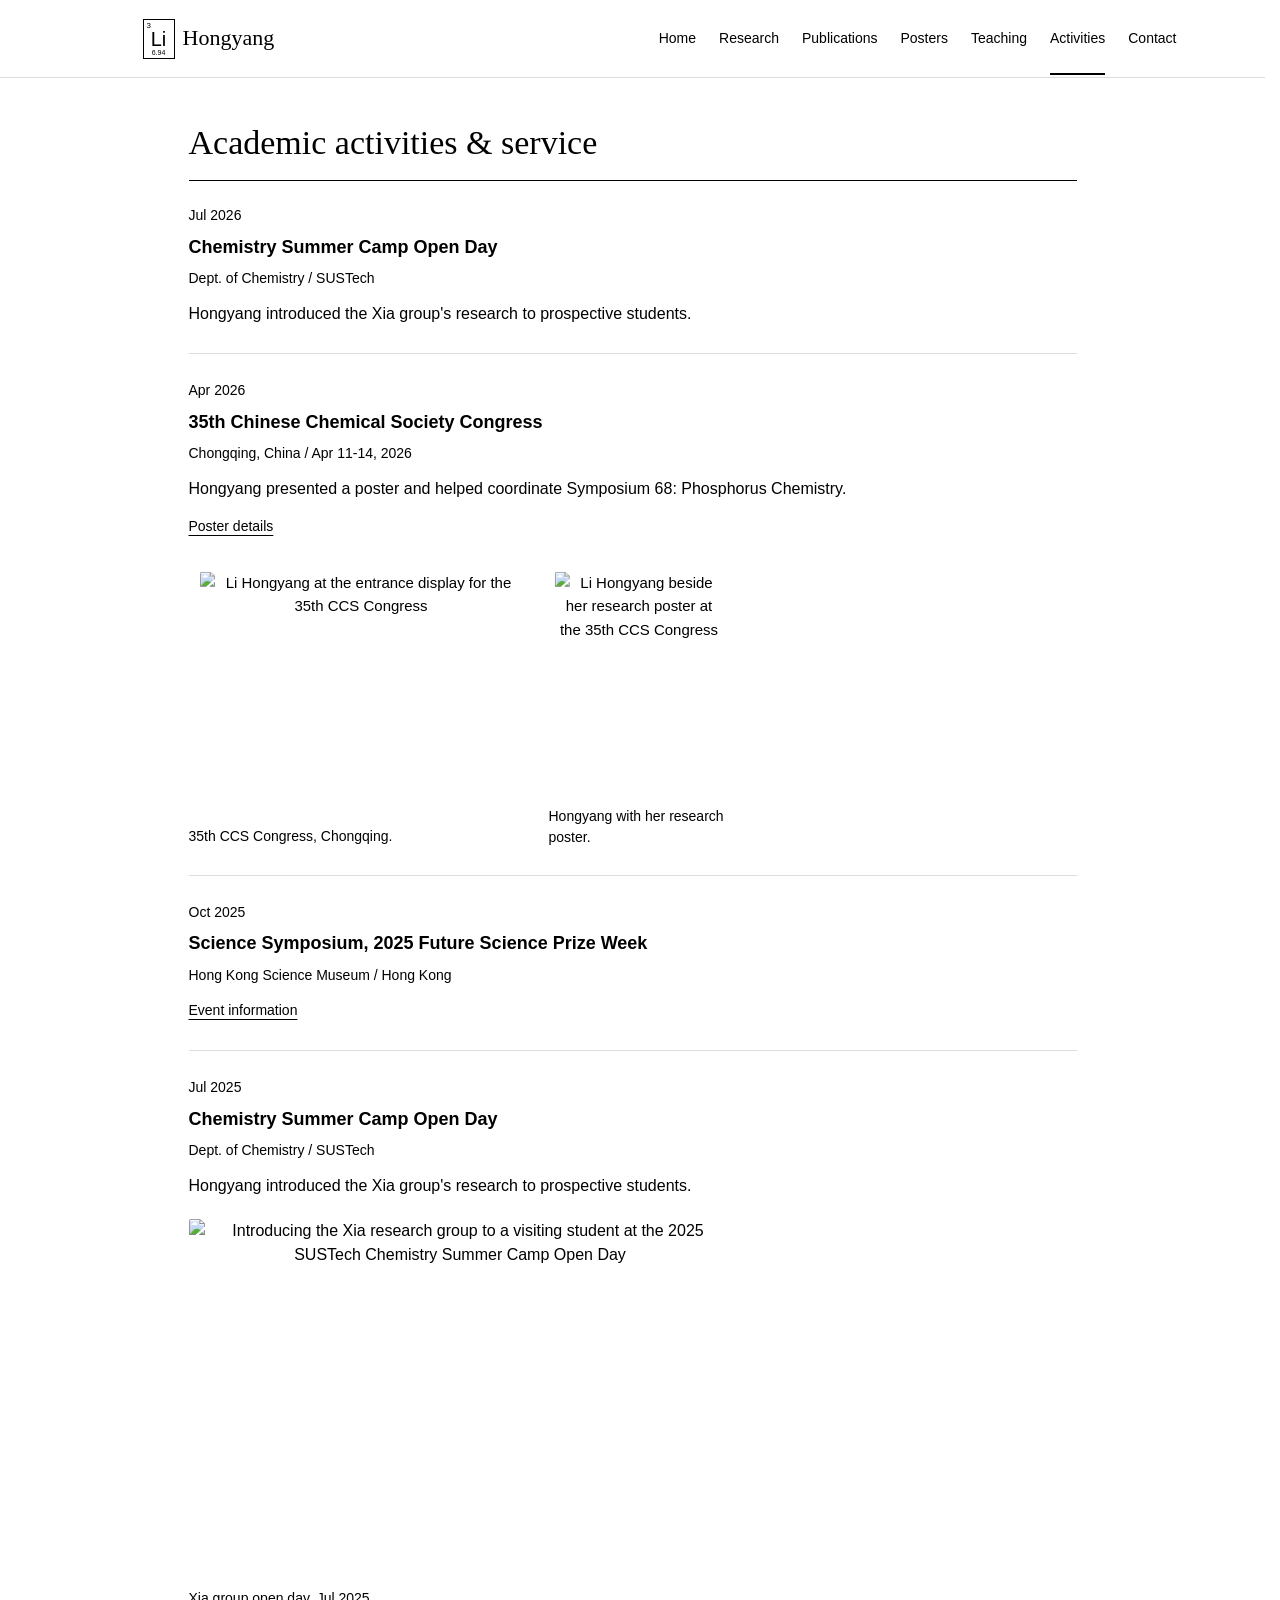
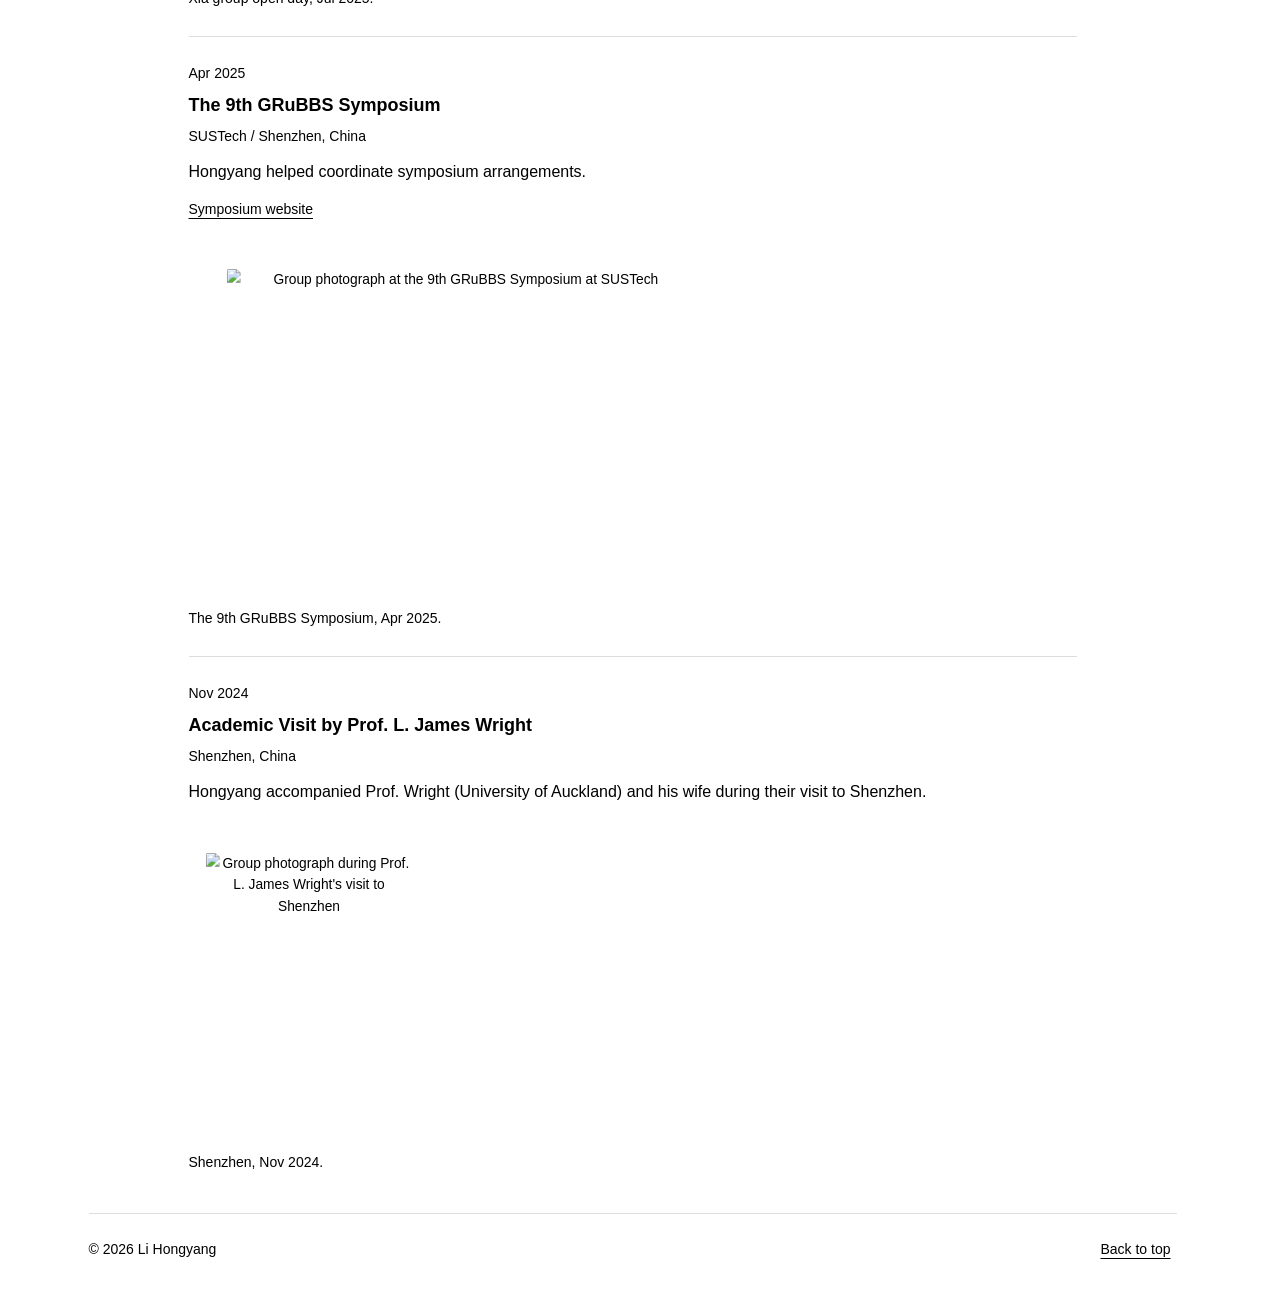
==== activities.html @ 86baf2c3 "Publish Li Hongyang academic website" ====
<!doctype html>
<html lang="en">
<head>
  <meta charset="utf-8">
  <meta name="viewport" content="width=device-width, initial-scale=1">
  <title>Li Hongyang | Activities</title>
  <meta name="description" content="Li Hongyang is an MSc student in organic chemistry at SUSTech. Research in organic and organometallic synthesis, metallaaromatic frameworks, and structure-property relationships.">
  <meta name="robots" content="index, follow">
  <meta name="theme-color" content="#ffffff">
  <meta property="og:title" content="Li Hongyang | Activities">
  <meta property="og:description" content="Organic and organometallic synthesis. Exploring molecular structure, reactivity, and functional materials.">
  <meta property="og:type" content="website">
  <link rel="icon" type="image/png" href="assets/sun-favicon.png">
  <link rel="stylesheet" href="styles.css">
  <script src="assets/lucide.min.js" defer></script>
  <script src="script.js" defer></script>
<meta property="og:url" content="https://hyangli-chem.github.io/activities.html">
<link rel="canonical" href="https://hyangli-chem.github.io/activities.html">
</head>
<body id="top" class="page-activities">
  <a class="skip-link" href="#main">Skip to content</a>
  <header class="site-header">
    <div class="header-inner">
      <a class="wordmark" href="index.html" aria-label="Li Hongyang, home"><svg xmlns="http://www.w3.org/2000/svg" viewbox="90 65 170 145" width="170" height="145" class="brand-symbol" aria-hidden="true" focusable="false">
  <defs>
    <filter id="sun-remove-paper" x="0" y="0" width="100%" height="100%" color-interpolation-filters="sRGB">
      <!-- Neutral paper becomes transparent; the original yellow pixels stay unchanged. -->
      <fecolormatrix type="matrix" values="1 0 0 0 0  0 1 0 0 0  0 0 1 0 0  1 0 -1 0 0"></fecolormatrix>
    </filter>
    <mask id="sun-draw-mask" maskunits="userSpaceOnUse" x="0" y="0" width="300" height="250">
      <g class="sun-ink" fill="none" stroke="white" stroke-width="16" stroke-linecap="round" stroke-linejoin="round">
        <path class="sun-core" pathlength="100" d="M150 132c8-6 22-13 27-2c5 14-9 29-22 37c-10-10-19-22-17-37c0-14 11-24 26-26c17-5 29 5 36 23c5 10 7 23 4 33"></path>
        <path class="sun-ray" pathlength="100" d="M117 76c0 14 14 27 10 43"></path>
        <path class="sun-ray" pathlength="100" d="M169 94c14-7 29-13 42-20"></path>
        <path class="sun-ray" pathlength="100" d="M223 127c12 3 21 13 27 22"></path>
        <path class="sun-ray" pathlength="100" d="M216 168c4 10 7 22 9 32"></path>
        <path class="sun-ray" pathlength="100" d="M146 196c11-2 24-7 33-11"></path>
        <path class="sun-ray" pathlength="100" d="M100 154c8 7 16 11 26 13"></path>
      </g>
    </mask>
  </defs>
  <image class="sun-bitmap" href="assets/sun-handdrawn-original.png" width="300" height="250" filter="url(#sun-remove-paper)"></image>
</svg><span class="name-lockup"><span class="element-tile" title="Lithium: atomic number 3; relative atomic mass 6.94"><span class="element-number" aria-hidden="true">3</span><span class="element-symbol">Li</span><span class="element-mass" aria-hidden="true">6.94</span></span> Hongyang</span></a>
      <button class="menu-toggle icon-button" type="button" aria-label="Open navigation" aria-controls="navigation" aria-expanded="false" title="Navigation">
        <i data-lucide="menu" aria-hidden="true"></i>
      </button>
      <nav id="navigation" class="navigation" aria-label="Main navigation">
        <a href="index.html">Home</a>
        <a href="research.html">Research</a>
        <a href="publications.html">Publications</a>
        <a href="posters.html">Posters</a>
        <a href="teaching.html">Teaching</a>
        <a href="activities.html" aria-current="page">Activities</a>
        <a href="contact.html">Contact</a>
      </nav>
    </div>
  </header>

  <div class="page-layout page-layout--content">
    <main id="main" class="main-content">
      <section id="activities" class="section" aria-labelledby="activities-title">
        <div class="section-heading"><h1 id="activities-title">Academic activities &amp; service</h1></div>
        <article id="chemistry-open-day-2026" class="activity-entry">
          <div class="entry-meta"><time datetime="2026-07">Jul 2026</time></div>
          <h3>Chemistry Summer Camp Open Day</h3>
          <p class="affiliation">Dept. of Chemistry / SUSTech</p>
          <p>Hongyang introduced the Xia group's research to prospective students.</p>
        </article>
        <article id="ccs-congress-2026" class="activity-entry">
          <div class="entry-meta"><time datetime="2026-04">Apr 2026</time></div>
          <h3>35th Chinese Chemical Society Congress</h3>
          <p class="affiliation">Chongqing, China / Apr 11-14, 2026</p>
          <p>Hongyang presented a poster and helped coordinate Symposium 68: Phosphorus Chemistry.</p>
          <a class="text-link" href="posters.html#posters">Poster details <i data-lucide="arrow-right" aria-hidden="true"></i></a>
          <div class="activity-gallery">
            <figure class="activity-photo" style="--photo-width: 1020px">
              <button class="photo-trigger" type="button" aria-label="View congress photo" aria-haspopup="dialog" aria-controls="photo-viewer" title="View photo">
                <img src="assets/ccs-congress-2026-selected.jpeg" alt="Li Hongyang at the entrance display for the 35th CCS Congress" width="1020" height="772" loading="lazy" decoding="async">
              </button>
              <figcaption>35th CCS Congress, Chongqing.</figcaption>
            </figure>
            <figure class="activity-photo activity-photo--portrait" style="--photo-width: 360px">
              <button class="photo-trigger" type="button" aria-label="View poster presentation photo" aria-haspopup="dialog" aria-controls="photo-viewer" title="View photo">
                <img src="assets/ccs-poster-2026-selected.webp" alt="Li Hongyang beside her research poster at the 35th CCS Congress" width="360" height="480" loading="lazy" decoding="async">
              </button>
              <figcaption>Hongyang with her research poster.</figcaption>
            </figure>
          </div>
        </article>
        <article id="future-science-prize-2025" class="activity-entry">
          <div class="entry-meta"><time datetime="2025-10">Oct 2025</time></div>
          <h3>Science Symposium, 2025 Future Science Prize Week</h3>
          <p class="affiliation">Hong Kong Science Museum / Hong Kong</p>
          <a class="text-link" href="https://www.futureprize.org/en/nav/detail/1806.html" target="_blank" rel="noopener noreferrer">Event information <i data-lucide="arrow-up-right" aria-hidden="true"></i></a>
        </article>
        <article id="chemistry-open-day-2025" class="activity-entry">
          <div class="entry-meta"><time datetime="2025-07">Jul 2025</time></div>
          <h3>Chemistry Summer Camp Open Day</h3>
          <p class="affiliation">Dept. of Chemistry / SUSTech</p>
          <p>Hongyang introduced the Xia group's research to prospective students.</p>
          <figure class="activity-photo activity-photo--wide" style="--photo-width: 1086px">
            <button class="photo-trigger" type="button" aria-label="View summer camp photo" aria-haspopup="dialog" aria-controls="photo-viewer" title="View photo">
              <img src="assets/chemistry-open-day-2025.webp" alt="Introducing the Xia research group to a visiting student at the 2025 SUSTech Chemistry Summer Camp Open Day" width="1086" height="725" loading="lazy" decoding="async">
            </button>
              <figcaption>Xia group open day, Jul 2025.</figcaption>
          </figure>
        </article>
        <article id="grubbs-symposium-2025" class="activity-entry">
          <div class="entry-meta"><time datetime="2025-04">Apr 2025</time></div>
          <h3>The 9th GRuBBS Symposium</h3>
          <p class="affiliation">SUSTech / Shenzhen, China</p>
          <p>Hongyang helped coordinate symposium arrangements.</p>
          <a class="text-link" href="https://grubbsinstitute.sustech.edu.cn/glbs-index.html" target="_blank" rel="noopener noreferrer">Symposium website <i data-lucide="arrow-up-right" aria-hidden="true"></i></a>
          <figure class="activity-photo" style="--photo-width: 2560px">
            <button class="photo-trigger" type="button" aria-label="View symposium group photo" aria-haspopup="dialog" aria-controls="photo-viewer" title="View photo">
              <img src="assets/grubbs-symposium-2025-large.webp" alt="Group photograph at the 9th GRuBBS Symposium at SUSTech" width="2560" height="1707" loading="lazy" decoding="async">
            </button>
            <figcaption>The 9th GRuBBS Symposium, Apr 2025.</figcaption>
          </figure>
        </article>
        <article id="auckland-visit-2024" class="activity-entry">
          <div class="entry-meta"><time datetime="2024-11">Nov 2024</time></div>
          <h3>Academic Visit by Prof. L. James Wright</h3>
          <p class="affiliation">Shenzhen, China</p>
          <p>Hongyang accompanied Prof. Wright (University of Auckland) and his wife during their visit to Shenzhen.</p>
          <figure class="activity-photo activity-photo--portrait" style="--photo-width: 1920px">
            <button class="photo-trigger" type="button" aria-label="View academic visit photo" aria-haspopup="dialog" aria-controls="photo-viewer" title="View photo">
              <img src="assets/auckland-visit-2024-large.webp" alt="Group photograph during Prof. L. James Wright's visit to Shenzhen" width="1920" height="2560" loading="lazy" decoding="async">
            </button>
            <figcaption>Shenzhen, Nov 2024.</figcaption>
          </figure>
        </article>
      </section>

      </main>
  </div>

  <footer class="site-footer"><p>© 2026 Li Hongyang</p>
<a class="text-link" href="#top">Back to top <i data-lucide="arrow-up" aria-hidden="true"></i></a></footer>
  <dialog id="photo-viewer" class="photo-viewer" aria-label="Photo viewer" aria-describedby="photo-caption">
    <div class="photo-toolbar">
      <button class="icon-button photo-close" type="button" aria-label="Close photo" title="Close photo" autofocus><i data-lucide="x" aria-hidden="true"></i></button>
    </div>
    <figure class="photo-full">
      <div class="photo-stage"></div>
      <figcaption id="photo-caption"></figcaption>
    </figure>
  </dialog>
  <p class="toast" role="status" aria-live="polite"></p>
</body>
</html>
---- styles.css ----
@font-face {
  font-family: "Patrick Hand";
  src: url("assets/PatrickHand-Regular.ttf") format("truetype");
  font-style: normal;
  font-weight: 400;
  font-display: swap;
}
:root {
  color-scheme: light;
  --ink: #000000;
  --muted: var(--ink);
  --blue: var(--ink);
  --green: var(--ink);
  --line: #dddddd;
  --paper: #ffffff;
  --soft: #f7f7f7;
  --body-font: Arial, Helvetica, "PingFang SC", "Microsoft YaHei", sans-serif;
  font-family: var(--body-font);
  font-size: 16px;
  color: var(--ink);
  background: var(--paper);
  letter-spacing: 0;
  font-synthesis: none;
}
* { box-sizing: border-box; }
html { scroll-behavior: smooth; scroll-padding-top: 98px; scrollbar-gutter: stable; }
body { margin: 0; line-height: 1.55; }
a { color: var(--blue); text-underline-offset: 4px; text-decoration-thickness: 1px; }
a:hover { color: var(--ink); text-decoration: underline; }
abbr[title] { text-decoration: none; }
button, input { font: inherit; }
button { cursor: pointer; }
button, a, summary { -webkit-tap-highlight-color: transparent; }
:focus-visible { outline: 2px solid var(--blue); outline-offset: 5px; }
img { display: block; max-width: 100%; }
svg { flex: 0 0 auto; width: 17px; height: 17px; stroke-width: 1.6; }
p { margin: 0 0 12px; }
h1, h2, h3, h4 { margin: 0; font-weight: 500; line-height: 1.35; letter-spacing: 0; text-wrap: pretty; }
h1, h2 { font-family: "Patrick Hand", "Comic Sans MS", cursive; font-weight: 400; }
h2, .main-content h1 { font-size: 34px; margin-bottom: 20px; }
h3, h4 { font-family: Arial, Helvetica, sans-serif; }
h3 { font-size: 19px; font-weight: 600; }
h4 { font-size: 15px; font-weight: 600; margin: 20px 0 6px; }
sup { font-size: .65em; }
.skip-link { position: fixed; z-index: 50; top: -60px; left: 18px; padding: 8px 15px; background: white; border: 1px solid var(--blue); }
.skip-link:focus { top: 12px; }
.site-header { position: sticky; top: 0; z-index: 20; background: rgba(255,255,255,.97); border-bottom: 1px solid var(--line); }
.header-inner { max-width: 1160px; min-height: 77px; margin: auto; padding: 0 36px; display: flex; align-items: center; justify-content: space-between; gap: 24px; }
.wordmark { display: inline-flex; align-items: center; gap: 10px; flex-shrink: 0; font-family: "Patrick Hand", "Comic Sans MS", cursive; font-size: 22px; font-weight: 400; color: var(--ink); text-decoration: none; white-space: nowrap; }
.brand-symbol { width: 44px; height: 38px; flex-shrink: 0; }
.name-lockup { display: inline-flex; align-items: center; gap: 8px; }
.element-tile { position: relative; display: inline-flex; align-items: center; justify-content: center; flex: 0 0 auto; width: 32px; height: 40px; border: 1px solid currentColor; color: var(--ink); font-family: Arial, Helvetica, sans-serif; font-weight: 400; font-size: 20px; line-height: 1; }
.element-number { position: absolute; top: 2px; left: 3px; font-size: 8px; line-height: 1; }
.element-mass { position: absolute; bottom: 2px; left: 0; width: 100%; text-align: center; font-size: 7px; line-height: 1; }
.navigation { display: flex; align-items: center; gap: 23px; }
.navigation a { color: var(--ink); text-decoration: none; font-family: Arial, Helvetica, sans-serif; font-size: 14px; font-weight: 400; padding: 26px 0 24px; border-bottom: 2px solid transparent; }
.navigation a:hover, .navigation a[aria-current] { color: var(--blue); border-bottom-color: var(--blue); }
.menu-toggle { display: none !important; }
.page-layout { max-width: 1160px; min-height: calc(100vh - 160px); padding: 42px 36px 0; margin: auto; display: grid; grid-template-columns: 238px minmax(0, 1fr); gap: 64px; align-items: start; }
.page-layout--content { display: block; max-width: 960px; }
.profile { position: sticky; top: 95px; }
.page-index .profile { position: static; }
.photo-trigger { display: block; padding: 0; border: 0; background: transparent; color: var(--ink); cursor: zoom-in; max-width: 100%; }
.portrait-trigger { width: 224px; height: 288px; border-radius: 3px; margin-bottom: 26px; }
.portrait { width: 100%; height: 100%; object-fit: cover; object-position: center 35%; border-radius: inherit; }
.profile h1 { font-size: 39px; white-space: nowrap; }
.chinese-name { font-family: var(--body-font); color: var(--ink); font-size: 18px; margin: 4px 0 14px; }
.profile-role { font-weight: 400; font-size: 15px; margin-bottom: 4px; }
.profile-school { font-size: 15px; color: var(--ink); margin-bottom: 10px; }
.location { display: flex; align-items: center; gap: 7px; font-size: 14px; color: var(--ink); margin-bottom: 8px; }
.location svg { width: 15px; height: 15px; }
.profile-email { font-size: 14px; display: inline-flex; align-items: center; gap: 9px; }
.profile-note { margin: 20px 0 14px; padding-top: 15px; border-top: 1px solid var(--line); }
.small-label { font-size: 14px; color: var(--ink); display: block; margin-bottom: 4px; }
.profile-note p { font-size: 14px; line-height: 1.6; margin-bottom: 0; color: var(--green); }
.profile-jump { font-size: 14px !important; }
.main-content { min-width: 0; }
.section { padding: 30px 0; }
.main-content > .section:first-child { border-top: 0; padding-top: 0; }
.main-content > .section:last-child { padding-bottom: 40px; }
.about-section { border: 0; padding-top: 0; padding-bottom: 28px; }
.eyebrow { color: var(--green); font-size: 13px; margin: 0 0 13px; }
.lead { font-size: 18px; line-height: 1.55; font-weight: 400; margin-bottom: 16px; }
.about-section > p:not(.lead):not(.eyebrow) { color: var(--ink); }
.research-interests { margin-top: 32px; padding-top: 24px; border-top: 1px solid var(--line); }
.research-interests h3 { font-size: 14px; }
.interest-list { padding: 0; margin: 9px 0 0; display: grid; grid-template-columns: 1fr 1fr; column-gap: 18px; row-gap: 5px; list-style: none; }
.interest-list li { font-size: 14px; color: var(--ink); padding-left: 12px; position: relative; }
.interest-list li::before { content: ""; position: absolute; left: 0; top: 9px; width: 3px; height: 3px; background: var(--ink); }
.profile-interests { margin-top: 20px; padding-top: 15px; }
.profile-interests .interest-list { grid-template-columns: minmax(0,1fr); }
.section-heading { display: flex; flex-wrap: wrap; justify-content: space-between; align-items: baseline; gap: 8px 24px; padding-bottom: 14px; margin-bottom: 24px; border-bottom: 1px solid var(--ink); }
.section-heading h1, .section-heading h2 { min-width: 0; margin: 0; }
.section-heading--dated { display: grid; grid-template-columns: 112px minmax(0, 1fr); }
.section-note { font-size: 13px; line-height: 1.4; color: var(--ink); font-variant-numeric: tabular-nums; white-space: nowrap; }
.research-entry + .research-entry { margin-top: 24px; border-top: 1px solid var(--line); padding-top: 24px; }
.entry-meta { font-size: 14px; display: flex; flex-wrap: wrap; gap: 8px 18px; justify-content: space-between; color: var(--ink); margin-bottom: 8px; }
.entry-meta > span { color: var(--green); }
.research-entry h3 { margin-bottom: 9px; }
.affiliation { font-size: 14px; color: var(--ink); margin-bottom: 12px; }
.research-entry > p:not(.affiliation):not(.status-note):not(.original-title):not(.award-note) { font-size: 16px; color: var(--ink); }
.experience-entry { display: grid; grid-template-columns: 56px minmax(0,1fr); gap: 18px; align-items: start; }
.institution-logo { display: block; width: 56px; height: 56px; overflow: hidden; }
.institution-logo img { width: 100%; height: 100%; object-fit: contain; }
/* The official Westlake header lockup has its emblem in the leftmost square. */
.institution-logo--wordmark img { object-fit: cover; object-position: left center; }
.experience-body { min-width: 0; font-size: 16px; }
.experience-body h3 { font-size: 19px; font-weight: 700; margin-bottom: 5px; }
.experience-body h4 { font-size: 16px; font-weight: 700; }
.experience-body > p { font-size: 16px; color: var(--ink); }
.experience-body .institution-name { margin-bottom: 2px; }
.experience-body .experience-supervisor { margin-bottom: 2px; }
.experience-body .experience-date { margin-bottom: 12px; }
.experience-date > span { padding: 0 5px; }
.experience-body .experience-focus { font-size: 16px; font-weight: 400; margin-bottom: 12px; }
.experience-body .status-note { font-size: 13px; color: var(--green); }
.experience-body .award-note { font-size: 16px; margin-bottom: 12px; }
.experience-body .text-link, .experience-body .research-details summary,
.experience-body .affiliation, .experience-body .original-title { font-size: 16px; }
.research-visual { display: grid; grid-template-columns: 219px minmax(0,1fr); gap: 24px; align-items: start; margin: 16px 0; }
.research-figure { width: 219px; max-width: 100%; margin: 0; }
.research-figure .photo-trigger { width: 100%; }
.research-figure img { width: 100%; height: auto; background: #ffffff; }
.entry-skills { margin: 12px 0; }
.entry-skills h4 { margin: 0 0 5px; font-size: 16px; font-weight: 700; }
.entry-skills ul { display: flex; flex-wrap: wrap; gap: 4px 18px; list-style: none; margin: 0; padding: 0; }
.entry-skills li { position: relative; padding-left: 12px; font-size: 16px; font-weight: 400; color: var(--ink); }
.entry-skills li::before { content: "\2022"; position: absolute; left: 0; }
.status-note { color: var(--green); font-size: 13px; font-style: italic; margin-bottom: 14px; }
.research-details { margin-top: 13px; }
.research-details summary { font-size: 15px; color: var(--ink); list-style: none; display: flex; align-items: center; justify-content: space-between; gap: 18px; cursor: pointer; padding: 8px 0; }
.research-details summary::-webkit-details-marker { display: none; }
.research-details summary:hover { text-decoration: underline; }
.research-details summary svg { width: 16px; height: 16px; transition: transform .15s ease; }
.research-details[open] summary svg { transform: rotate(180deg); }
.research-visual .framework-details { min-width: 0; margin-top: 0; }
.framework-details summary { justify-content: flex-start; gap: 8px; }
.details-body { padding: 8px 0 3px; font-size: 16px; color: var(--ink); }
.details-body p { margin-bottom: 13px; }
.details-body ul { padding-left: 19px; margin: 9px 0 19px; }
.details-body li + li { margin-top: 7px; }
.details-body h4:first-child { margin-top: 5px; }
.abstract-references { margin: 8px 0 0; padding-left: 22px; }
.text-link { display: inline-flex; align-items: center; gap: 6px; font-size: 14px; }
.original-title { font-family: var(--body-font); font-size: 15px; color: var(--ink); line-height: 1.6; margin-bottom: 12px; }
.award-note { font-size: 14px; display: flex; align-items: flex-start; gap: 7px; color: var(--ink); }
.award-note svg { margin-top: 2px; }
.publication-entry { display: grid; grid-template-columns: 45px minmax(0,1fr); gap: 20px; }
.publication-year { color: var(--ink); font-size: 14px; padding-top: 3px; }
.publication-entry h3 { font-size: 18px; line-height: 1.55; margin-bottom: 13px; }
.publication-entry h3 a { color: var(--ink); text-decoration: none; }
.publication-entry h3 a:hover { color: var(--blue); text-decoration: underline; }
.authors, .journal { font-size: 15px; color: var(--ink); margin-bottom: 7px; }
.authors strong { color: var(--ink); font-weight: 600; }
.article-actions { display: flex; flex-wrap: wrap; align-items: center; gap: 10px 22px; margin-top: 20px; }
.icon-button { display: inline-flex; align-items: center; justify-content: center; color: var(--muted); background: transparent; border: 1px solid var(--line); width: 34px; height: 34px; border-radius: 4px; padding: 0; flex-shrink: 0; }
.icon-button:hover { color: var(--blue); background: var(--soft); }
.conference-name { color: var(--ink); font-size: 15px; margin-bottom: 10px; }
.poster-entry h3 { margin-bottom: 9px; }
.poster-meta { font-size: 14px; color: var(--ink); margin: 12px 0; }
.poster-meta span { margin: 0 6px; color: var(--ink); }
.poster-entry > p:not([class]) { font-size: 16px; color: var(--ink); }
.teaching-entry h3 { margin-bottom: 9px; }
.teaching-entry > p:not([class]) { font-size: 16px; color: var(--ink); }
.teaching-entry + .teaching-entry { border-top: 1px solid var(--line); margin-top: 26px; padding-top: 25px; }
.teaching-evaluation { font-size: 14px; color: var(--ink); margin-bottom: 0; }
.teaching-note { color: var(--ink); font-size: 14px; margin-top: 18px; margin-bottom: 0; }
.activity-entry h3 { font-size: 18px; margin-bottom: 9px; }
.activity-entry .entry-meta, .teaching-entry .entry-meta { justify-content: flex-start; }
.activity-entry > p:not([class]) { font-size: 16px; color: var(--ink); margin-bottom: 12px; }
.activity-entry + .activity-entry { border-top: 1px solid var(--line); margin-top: 27px; padding-top: 26px; }
.activity-entry .affiliation { margin-bottom: 12px; }
/* Keep thumbnails sharp on high-density displays without enlarging small sources. */
.activity-photo { margin: 20px 0 0; width: 100%; max-width: min(540px, calc(var(--photo-width) / 2)); }
.activity-photo--wide { max-width: min(600px, calc(var(--photo-width) / 2)); }
.activity-photo--portrait { max-width: min(240px, calc(var(--photo-width) / 2)); }
.activity-photo .photo-trigger { width: 100%; }
.activity-photo img { width: 100%; height: auto; border-radius: 2px; }
.activity-photo figcaption { margin-top: 7px; font-size: 14px; line-height: 1.5; color: var(--ink); }
.activity-gallery { display: grid; grid-template-columns: minmax(0,344px) minmax(0,240px); align-items: start; gap: 16px; max-width: 600px; margin-top: 20px; }
.activity-gallery .activity-photo { margin: 0; }
.photo-viewer { color: var(--ink); background: var(--paper); border: 0; border-radius: 4px; padding: 16px; max-width: calc(100vw - 32px); max-height: calc(100dvh - 32px); margin: auto; overflow: auto; }
.photo-viewer::backdrop { background: rgb(0 0 0 / 72%); }
.photo-toolbar { display: flex; justify-content: flex-end; margin-bottom: 8px; }
.photo-close { width: 40px; height: 40px; }
.photo-full { margin: 0; }
.photo-stage { display: flex; justify-content: center; }
.photo-stage img { width: auto; height: auto; max-width: 100%; max-height: calc(100dvh - 200px); object-fit: contain; }
.photo-full figcaption { margin: 10px 0 0; max-width: 65ch; font-size: 14px; line-height: 1.4; overflow-wrap: anywhere; }
body.photo-open { overflow: hidden; }
.updates-list { padding: 0; margin: 0; list-style: none; }
.updates-list li { display: grid; grid-template-columns: 92px minmax(0,1fr); gap: 18px; padding: 14px 0; border-bottom: 1px solid #edf0ed; }
.updates-list li:first-child { padding-top: 0; }
.updates-list time { font-size: 12px; color: var(--muted); padding-top: 3px; }
.updates-list p { font-size: 14px; margin: 0; }
.updates-list a { text-decoration: none; }
.overview-entry + .overview-entry { margin-top: 27px; }
.overview-entry h3 { font-size: 17px; margin-bottom: 6px; }
.overview-entry p { font-size: 14px; color: var(--muted); margin-bottom: 8px; }
.page-contact .main-content { min-height: 610px; }
.education-entry { display: grid; grid-template-columns: 105px minmax(0,1fr); gap: 20px; margin-bottom: 22px; }
.education-date { color: var(--ink); font-size: 14px; padding-top: 3px; }
.education-entry h3 { font-size: 16px; margin-bottom: 7px; }
.education-entry p { font-size: 15px; margin-bottom: 4px; }
.muted { color: var(--muted); }
.honors-list { margin: 0; }
.honors-list > div { display: grid; grid-template-columns: 73px minmax(0,1fr); gap: 18px; padding: 8px 0; font-size: 15px; }
.honors-list dt { font-size: 14px; color: var(--ink); padding-top: 2px; }
.honors-list dd { margin: 0; }
.honors-list dd span { display: block; color: var(--ink); font-size: 14px; }
.contact-section { padding-bottom: 65px; }
.contact-section > p { font-size: 16px; color: var(--ink); }
.contact-email { display: inline-flex; align-items: center; gap: 10px; font-size: 20px; margin: 2px 0 14px; }
.contact-section > p.muted { font-size: 13px; color: var(--muted); }
.site-footer { max-width: 1088px; border-top: 1px solid var(--line); margin: 0 auto; padding: 25px 0 31px; display: flex; align-items: center; justify-content: space-between; gap: 18px; color: var(--muted); }
.site-footer p { margin: 0; font-size: 14px; }
.toast { position: fixed; bottom: 24px; left: 50%; transform: translateX(-50%); max-width: calc(100% - 40px); padding: 10px 18px; margin: 0; border: 1px solid var(--line); border-radius: 4px; background: white; color: var(--ink); font-size: 14px; z-index: 40; opacity: 0; pointer-events: none; transition: opacity .2s; }
.toast.is-visible { opacity: 1; }
/* Motion is enabled only after JavaScript checks the visitor's preference. */
.scroll-effects .site-header {
  transition: background-color .3s ease, box-shadow .3s ease;
  -webkit-backdrop-filter: blur(16px);
  backdrop-filter: blur(16px);
}
.scroll-effects .site-header.is-scrolled {
  background: rgba(255,255,255,.88);
  box-shadow: 0 4px 18px rgb(0 0 0 / 4%);
}
.scroll-effects .site-header::after {
  content: "";
  position: absolute;
  bottom: -1px;
  left: 0;
  width: 100%;
  height: 1px;
  background: var(--ink);
  transform: scaleX(var(--scroll-progress, 0));
  transform-origin: left;
  pointer-events: none;
}
.scroll-effects .wordmark {
  transform-origin: left center;
  transition: transform .35s ease;
}
.scroll-effects .is-scrolled .wordmark { transform: scale(.96); }
.scroll-effects .sun-ink path {
  stroke-dasharray: 100;
  stroke-dashoffset: var(--sun-offset, 0);
  opacity: var(--sun-stroke-opacity, 1);
}
.scroll-effects .brand-symbol:not(.is-complete) .sun-bitmap { mask: url(#sun-draw-mask); }
.scroll-effects .scroll-reveal {
  transition: opacity .75s ease, transform .95s cubic-bezier(.16, 1, .3, 1);
}
.scroll-effects .scroll-pending { opacity: 0; transform: translateY(56px); transition: none; }
.scroll-effects .scroll-pending:focus-within { opacity: 1; transform: none; }
.scroll-effects .scroll-immediate { transition: none; }
.scroll-effects .scroll-photo .photo-trigger {
  transform: translateY(var(--photo-shift, 0px)) scale(var(--photo-scale, 1));
  transform-origin: center top;
}
.scroll-effects .home-scroll-block {
  opacity: var(--home-opacity, 1);
  transform: translateY(var(--home-shift, 0px));
}
.scroll-effects .portrait-trigger.home-scroll-block {
  transform: translateY(var(--home-shift, 0px)) scale(var(--home-scale, 1));
  transform-origin: center top;
}
@media (min-width: 900px) and (max-height: 880px) { .profile { position: static; } }
@media (max-width: 1050px) {
  .page-layout { gap: 40px; grid-template-columns: 216px minmax(0,1fr); padding-top: 36px; }
  .portrait-trigger { width: 208px; height: 270px; }
  .profile h1 { font-size: 35px; }
  .navigation { gap: 17px; }
  .site-footer { margin-left: 36px; margin-right: 36px; }
  .interest-list { grid-template-columns: 1fr; }
}
@media (max-width: 960px) {
  .header-inner { min-height: 65px; padding: 0 24px; }
  .wordmark { font-size: 21px; }
  .menu-toggle { display: inline-flex !important; }
  .navigation { display: none; position: absolute; top: 65px; left: 0; right: 0; padding: 7px 24px 14px; background: white; border-bottom: 1px solid var(--line); gap: 0; }
  .navigation.is-open { display: flex; flex-direction: column; align-items: stretch; }
  .navigation a { padding: 11px 0; border: 0; }
  .navigation a[aria-current] { text-decoration: underline; }
}
@media (max-width: 760px) {
  html { scroll-padding-top: 82px; }
  .page-layout { display: block; padding: 32px 24px 0; max-width: 670px; }
  .profile { position: static; display: grid; grid-template-columns: minmax(0,1fr) 128px; column-gap: 20px; padding-bottom: 32px; align-items: start; }
  .portrait-trigger { grid-column: 2; grid-row: 1 / 7; width: 128px; height: 169px; margin: 0; }
  .profile h1 { grid-column: 1; grid-row: 1; font-size: 34px; white-space: normal; }
  .chinese-name { grid-column: 1; grid-row: 2; font-size: 16px; margin: 3px 0 13px; }
  .profile-role { grid-column: 1; grid-row: 3; font-size: 14px; margin-bottom: 5px; }
  .profile-school { grid-column: 1; grid-row: 4; font-size: 14px; margin-bottom: 10px; }
  .location { grid-column: 1; grid-row: 5; font-size: 14px; margin-bottom: 6px; }
  .profile-email { grid-column: 1; grid-row: 6; font-size: 14px; }
  .profile-interests { grid-column: 1 / -1; margin-top: 24px; padding-top: 18px; }
  .profile-note { grid-column: 1 / -1; margin: 24px 0 0; padding: 15px 0 0; display: flex; flex-wrap: wrap; align-items: baseline; gap: 8px 16px; }
  .profile-note .small-label { margin: 0; }
  .profile-note p { font-size: 14px; }
  .profile-note br { display: none; }
  .profile-jump { grid-column: 1 / -1; margin-top: 12px; }
  .section { padding: 26px 0; }
  .about-section { padding-top: 25px; border-top: 1px solid var(--line); }
  .page-index .main-content > .section:first-child { padding-top: 25px; border-top: 1px solid var(--line); }
  .main-content > .section:last-child { padding-bottom: 38px; }
  .page-contact .main-content { min-height: auto; }
  h2, .main-content h1 { font-size: 31px; margin-bottom: 22px; }
  .lead { font-size: 18px; }
  p { font-size: 16px; }
  .research-interests { margin-top: 23px; }
  .interest-list { grid-template-columns: 1fr 1fr; column-gap: 14px; }
  .interest-list li { font-size: 14px; }
  .section-heading { gap: 6px 18px; padding-bottom: 12px; margin-bottom: 20px; }
  .section-heading h1, .section-heading h2 { margin: 0; }
  .section-heading--dated { grid-template-columns: minmax(0, 1fr); }
  .entry-meta { font-size: 14px; gap: 6px 12px; }
  h3, .research-entry h3 { font-size: 18px; }
  .research-entry + .research-entry { margin-top: 27px; padding-top: 25px; }
  .experience-entry { grid-template-columns: 46px minmax(0,1fr); gap: 13px; }
  .institution-logo { width: 46px; height: 46px; }
  .experience-body h3 { font-size: 18px; }
  .experience-body > p { font-size: 16px; }
  .research-visual { grid-template-columns: minmax(0,1fr); gap: 12px; }
  .publication-entry { grid-template-columns: 1fr; gap: 8px; }
  .publication-entry h3 { font-size: 17px; }
  .article-actions { gap: 12px 18px; }
  .education-entry { grid-template-columns: 1fr; gap: 6px; margin-bottom: 25px; }
  .updates-list li { grid-template-columns: 1fr; gap: 3px; }
  .contact-email { font-size: 19px; }
  .site-footer { padding: 21px 0; margin: 0 24px; }
}
@media (max-width: 370px) {
  .header-inner { padding: 0 18px; }
  .page-layout { padding-left: 18px; padding-right: 18px; }
  .profile { grid-template-columns: minmax(0,1fr) 108px; column-gap: 14px; }
  .portrait-trigger { width: 108px; height: 148px; }
  .profile h1 { font-size: 30px; }
  .interest-list { grid-template-columns: 1fr; }
}
@media (max-width: 500px) {
  .activity-gallery { grid-template-columns: minmax(0,1fr); gap: 20px; }
}
@media (prefers-reduced-motion: reduce) {
  html { scroll-behavior: auto; }
  *, *::before, *::after { transition: none !important; }
  .scroll-effects .scroll-reveal, .scroll-effects .scroll-photo .photo-trigger,
  .scroll-effects .wordmark, .scroll-effects .home-scroll-block,
  .scroll-effects .portrait-trigger.home-scroll-block { opacity: 1; transform: none; }
  .scroll-effects .brand-symbol .sun-bitmap { mask: none; }
}
@media print {
  .scroll-effects .home-scroll-block, .scroll-effects .portrait-trigger.home-scroll-block { opacity: 1; transform: none; }
  .scroll-effects .scroll-reveal, .scroll-effects .scroll-photo .photo-trigger { opacity: 1; transform: none; transition: none; }
  .site-header, .site-footer, .profile-jump, .icon-button, .toast, .profile-note, .photo-viewer { display: none; }
  .page-layout { display: block; max-width: none; padding: 0; }
  .profile { position: static; padding-bottom: 15px; }
  .portrait-trigger { width: 115px; height: 150px; float: right; }
  .profile-note { border: none; padding-top: 0; }
  .section { padding: 22px 0; }
  .research-entry, .publication-entry, .education-entry, .activity-entry, .training-entry { break-inside: avoid; }
  a { color: inherit; }
}
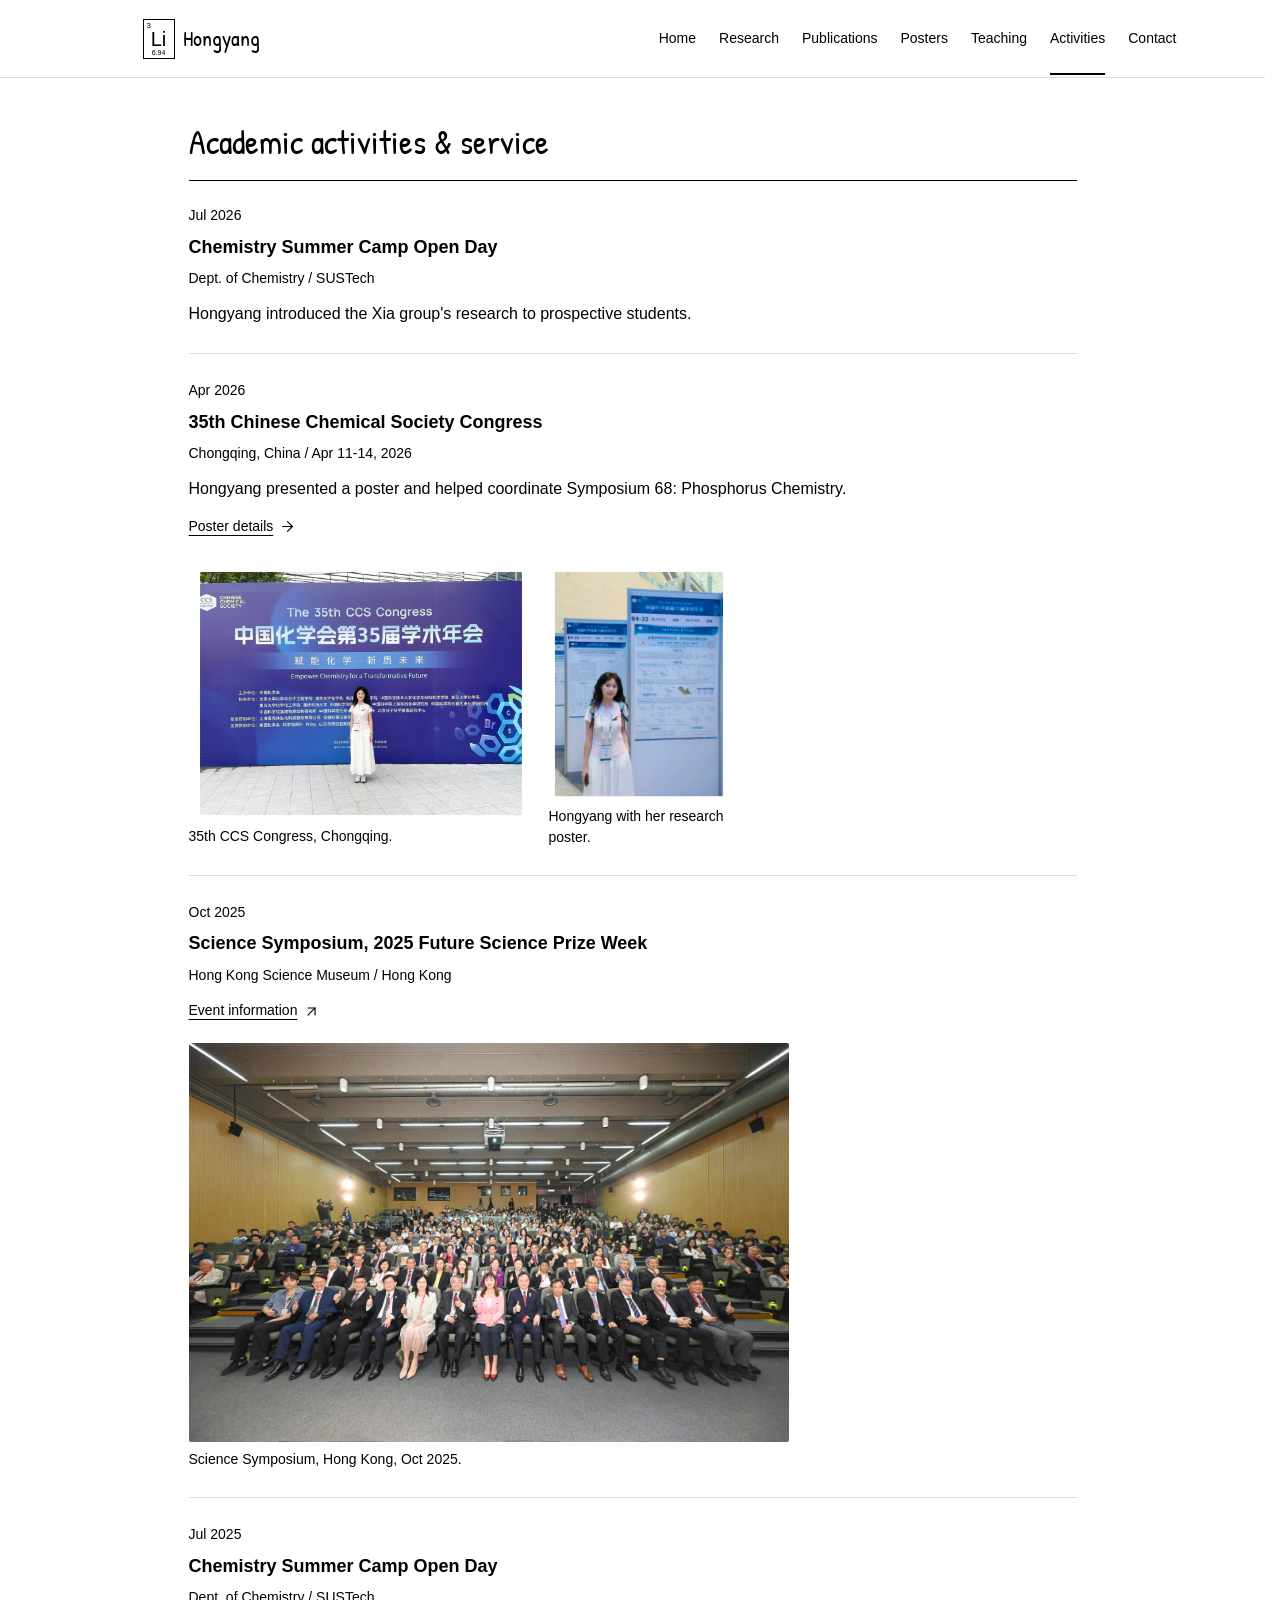
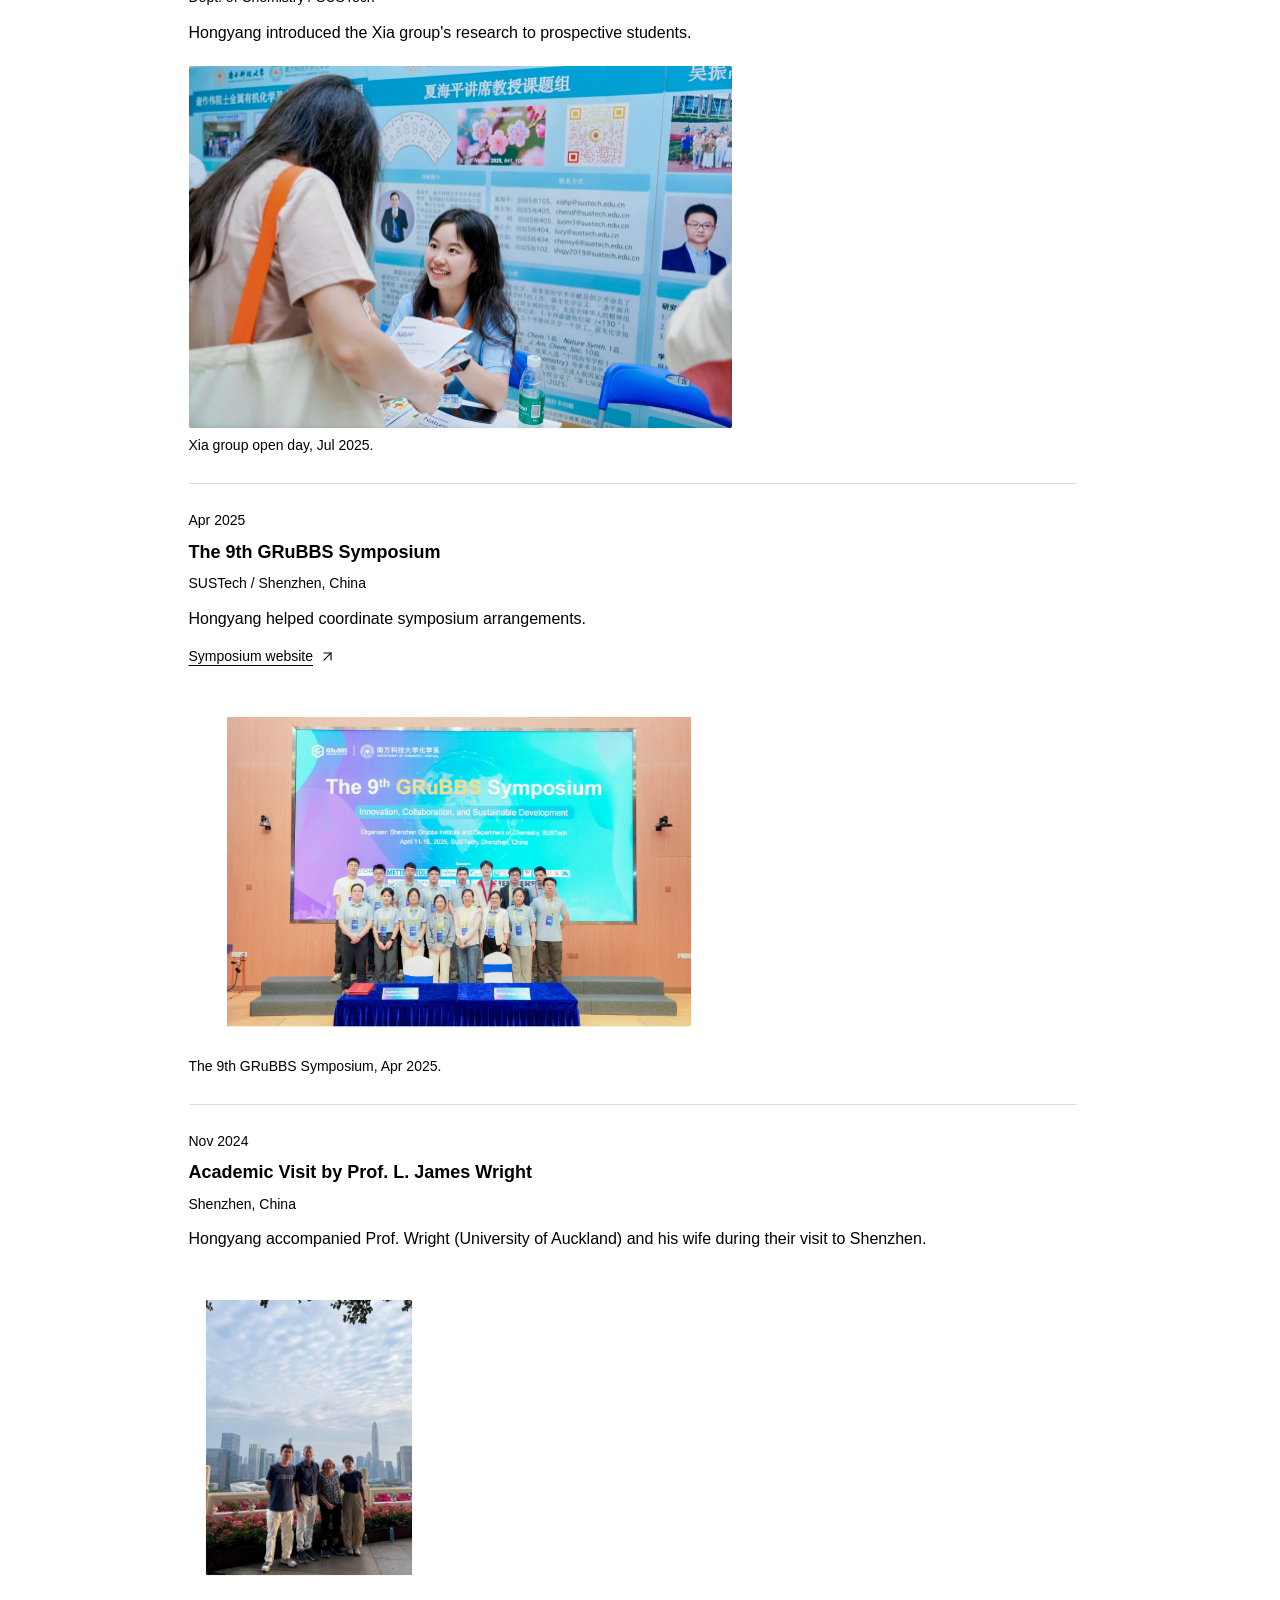
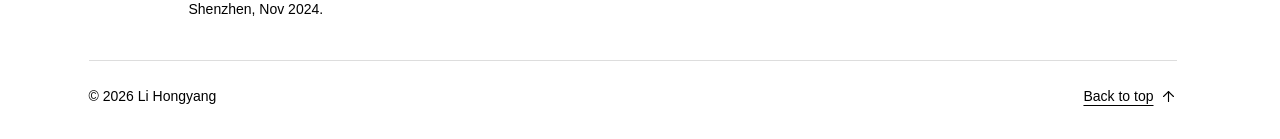
==== commit 578b27b1: "Show Hong Kong conference photo on activities page" ====
--- a/activities.html
+++ b/activities.html
@@ -92,6 +92,12 @@
           <h3>Science Symposium, 2025 Future Science Prize Week</h3>
           <p class="affiliation">Hong Kong Science Museum / Hong Kong</p>
           <a class="text-link" href="https://www.futureprize.org/en/nav/detail/1806.html" target="_blank" rel="noopener noreferrer">Event information <i data-lucide="arrow-up-right" aria-hidden="true"></i></a>
+          <figure class="activity-photo activity-photo--wide" style="--photo-width: 6048px">
+            <button class="photo-trigger" type="button" aria-label="View Future Science Prize Week group photo" aria-haspopup="dialog" aria-controls="photo-viewer" title="View photo">
+              <img src="assets/future-science-prize-2025.jpeg" alt="Group photograph at the 2025 Future Science Prize Week Science Symposium in Hong Kong" width="6048" height="4024" loading="lazy" decoding="async">
+            </button>
+            <figcaption>Science Symposium, Hong Kong, Oct 2025.</figcaption>
+          </figure>
         </article>
         <article id="chemistry-open-day-2025" class="activity-entry">
           <div class="entry-meta"><time datetime="2025-07">Jul 2025</time></div>
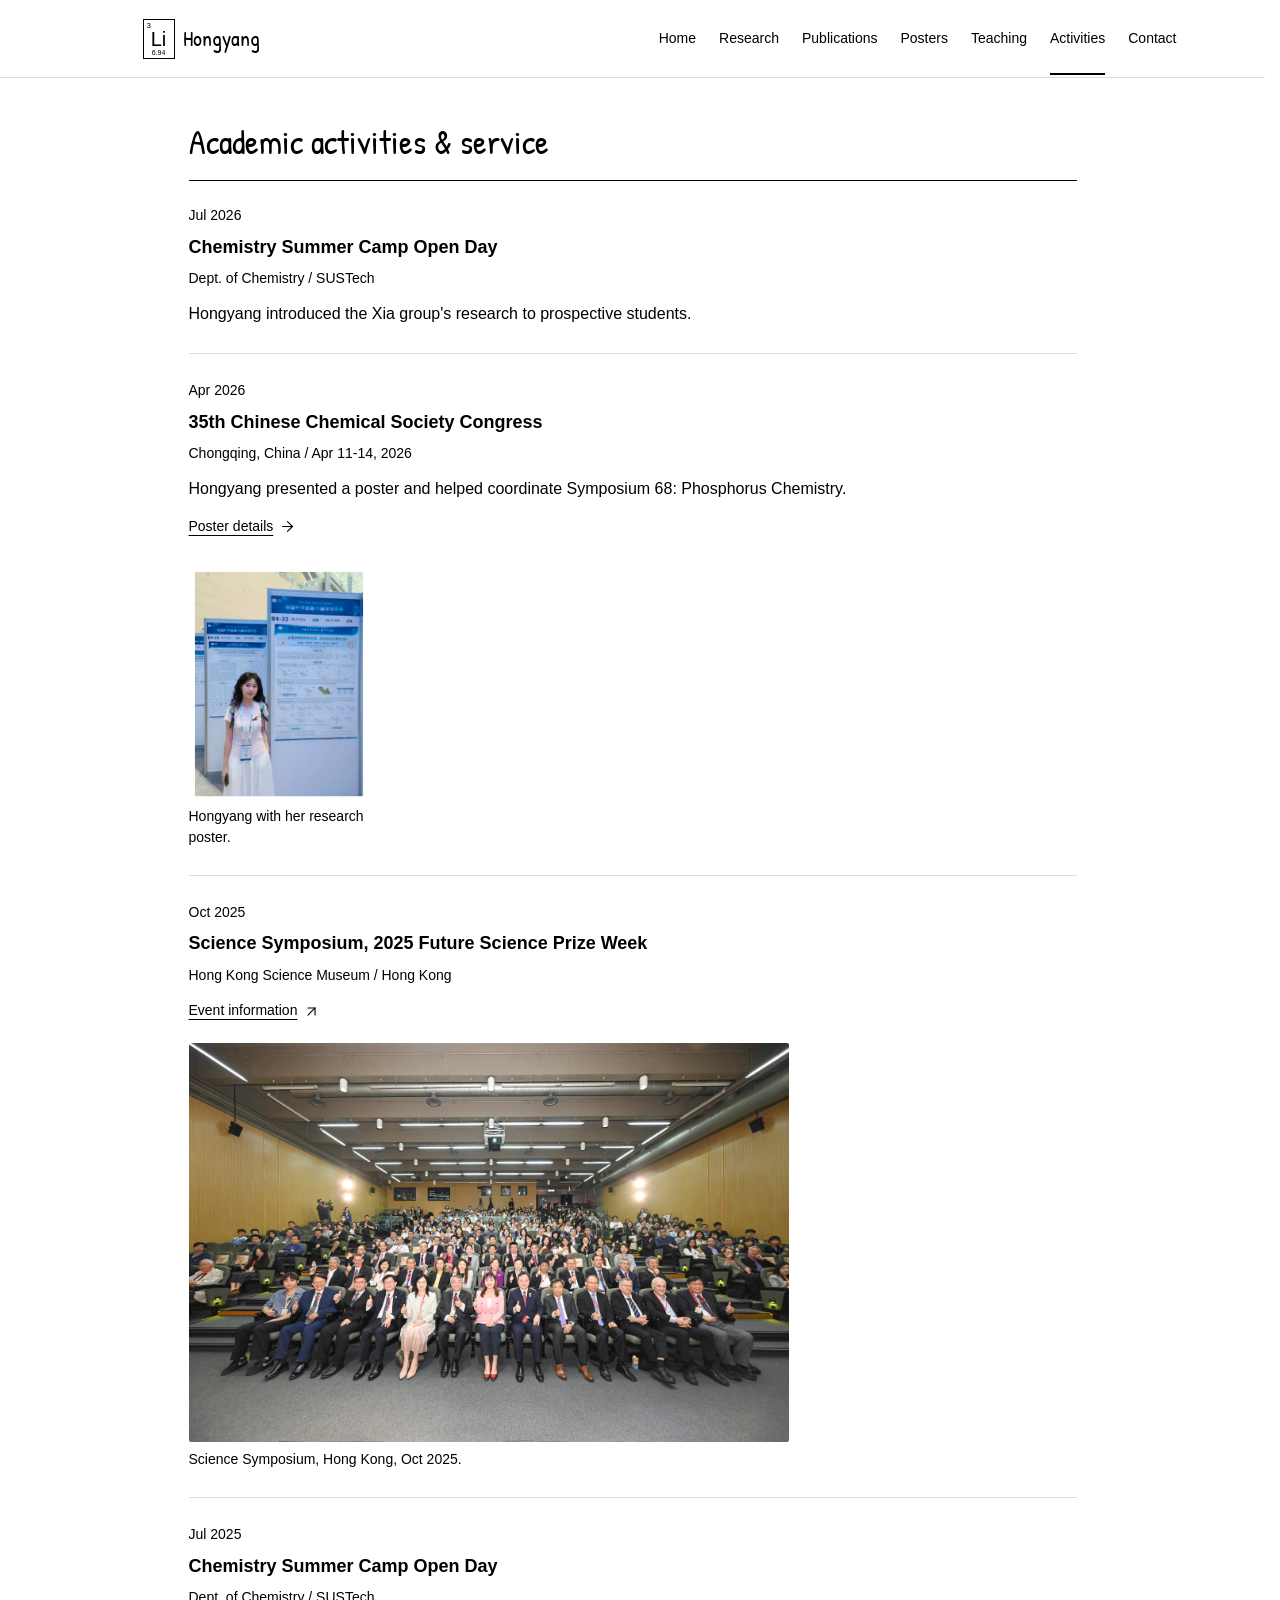
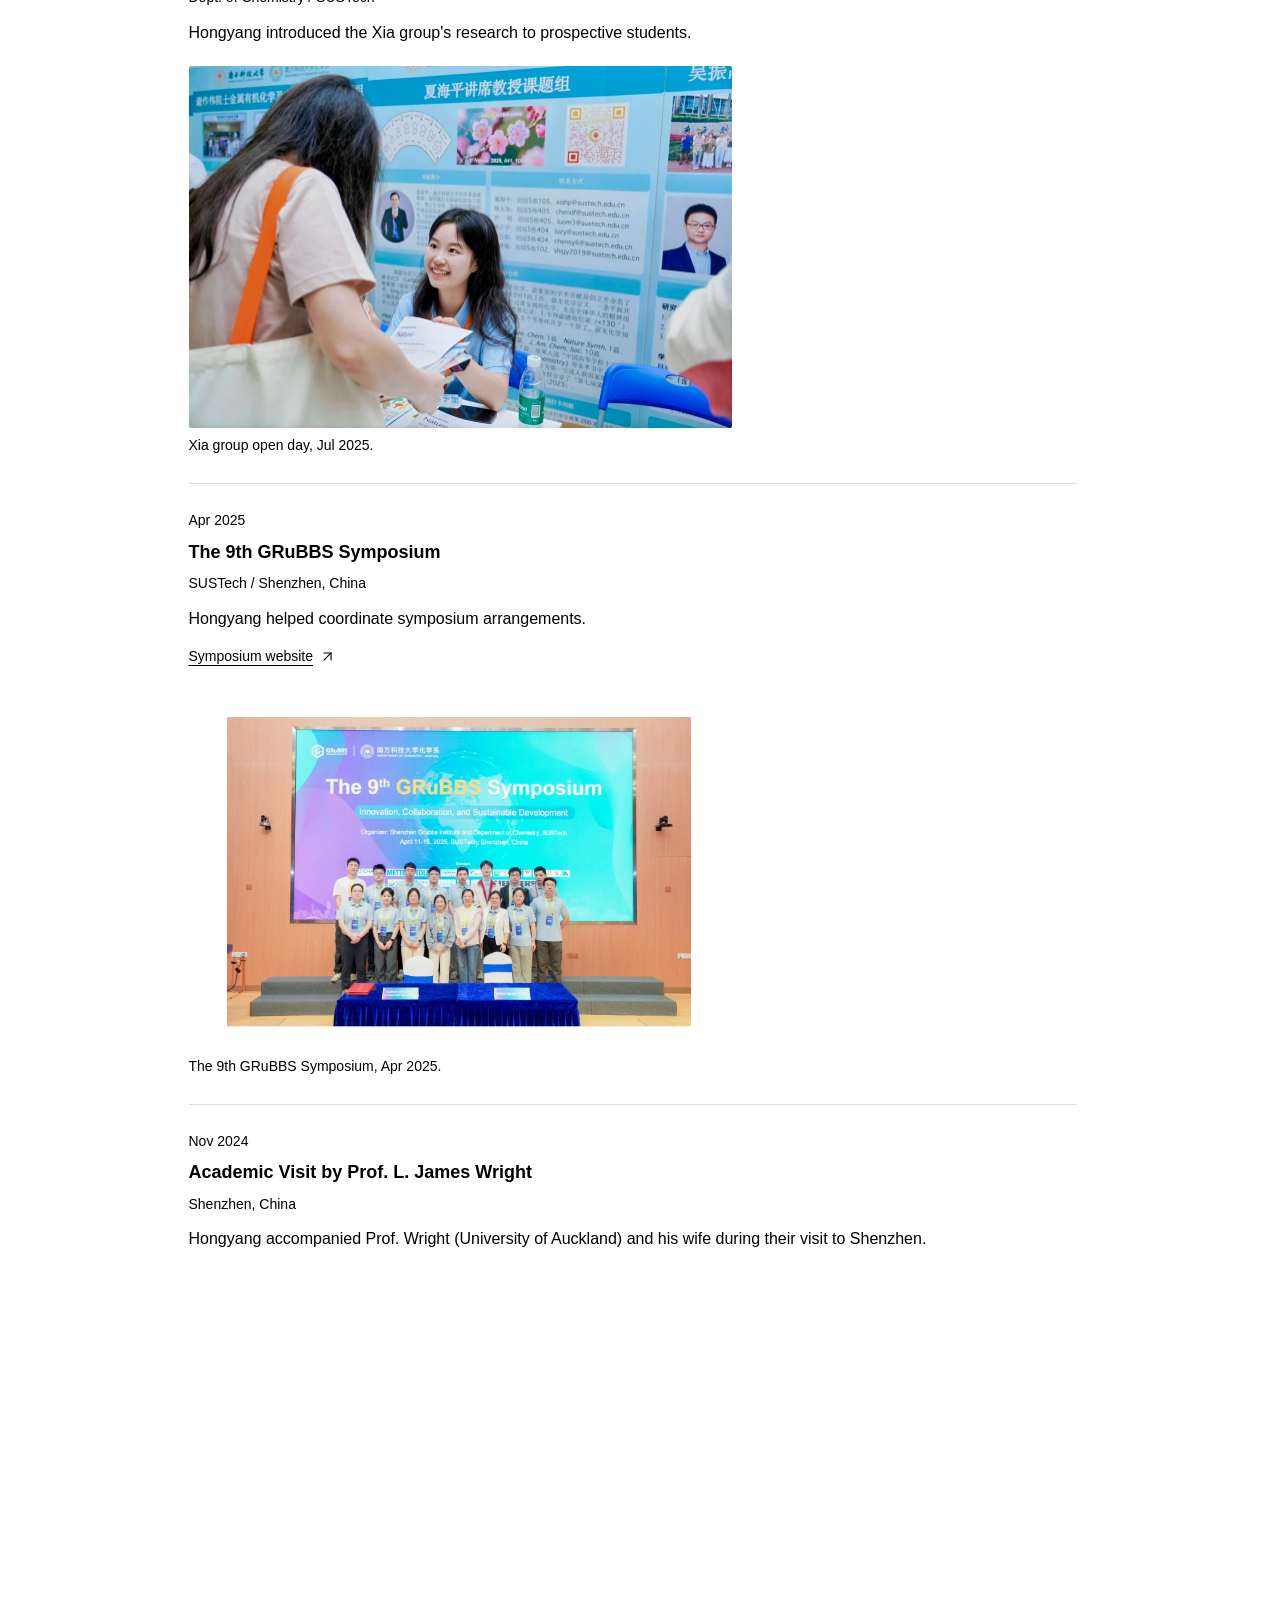
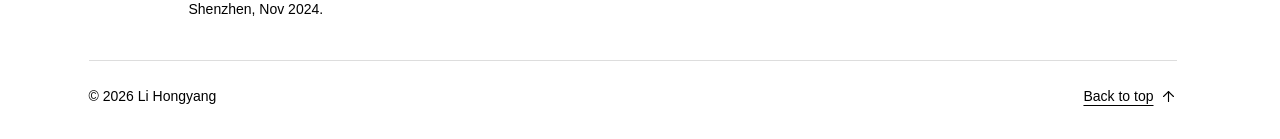
==== commit fe0f8b80: "Simplify academic profile content" ====
--- a/activities.html
+++ b/activities.html
@@ -72,20 +72,12 @@
           <p class="affiliation">Chongqing, China / Apr 11-14, 2026</p>
           <p>Hongyang presented a poster and helped coordinate Symposium 68: Phosphorus Chemistry.</p>
           <a class="text-link" href="posters.html#posters">Poster details <i data-lucide="arrow-right" aria-hidden="true"></i></a>
-          <div class="activity-gallery">
-            <figure class="activity-photo" style="--photo-width: 1020px">
-              <button class="photo-trigger" type="button" aria-label="View congress photo" aria-haspopup="dialog" aria-controls="photo-viewer" title="View photo">
-                <img src="assets/ccs-congress-2026-selected.jpeg" alt="Li Hongyang at the entrance display for the 35th CCS Congress" width="1020" height="772" loading="lazy" decoding="async">
-              </button>
-              <figcaption>35th CCS Congress, Chongqing.</figcaption>
-            </figure>
-            <figure class="activity-photo activity-photo--portrait" style="--photo-width: 360px">
-              <button class="photo-trigger" type="button" aria-label="View poster presentation photo" aria-haspopup="dialog" aria-controls="photo-viewer" title="View photo">
-                <img src="assets/ccs-poster-2026-selected.webp" alt="Li Hongyang beside her research poster at the 35th CCS Congress" width="360" height="480" loading="lazy" decoding="async">
-              </button>
-              <figcaption>Hongyang with her research poster.</figcaption>
-            </figure>
-          </div>
+          <figure class="activity-photo activity-photo--portrait" style="--photo-width: 360px">
+            <button class="photo-trigger" type="button" aria-label="View poster presentation photo" aria-haspopup="dialog" aria-controls="photo-viewer" title="View photo">
+              <img src="assets/ccs-poster-2026-selected.webp" alt="Li Hongyang beside her research poster at the 35th CCS Congress" width="360" height="480" loading="lazy" decoding="async">
+            </button>
+            <figcaption>Hongyang with her research poster.</figcaption>
+          </figure>
         </article>
         <article id="future-science-prize-2025" class="activity-entry">
           <div class="entry-meta"><time datetime="2025-10">Oct 2025</time></div>
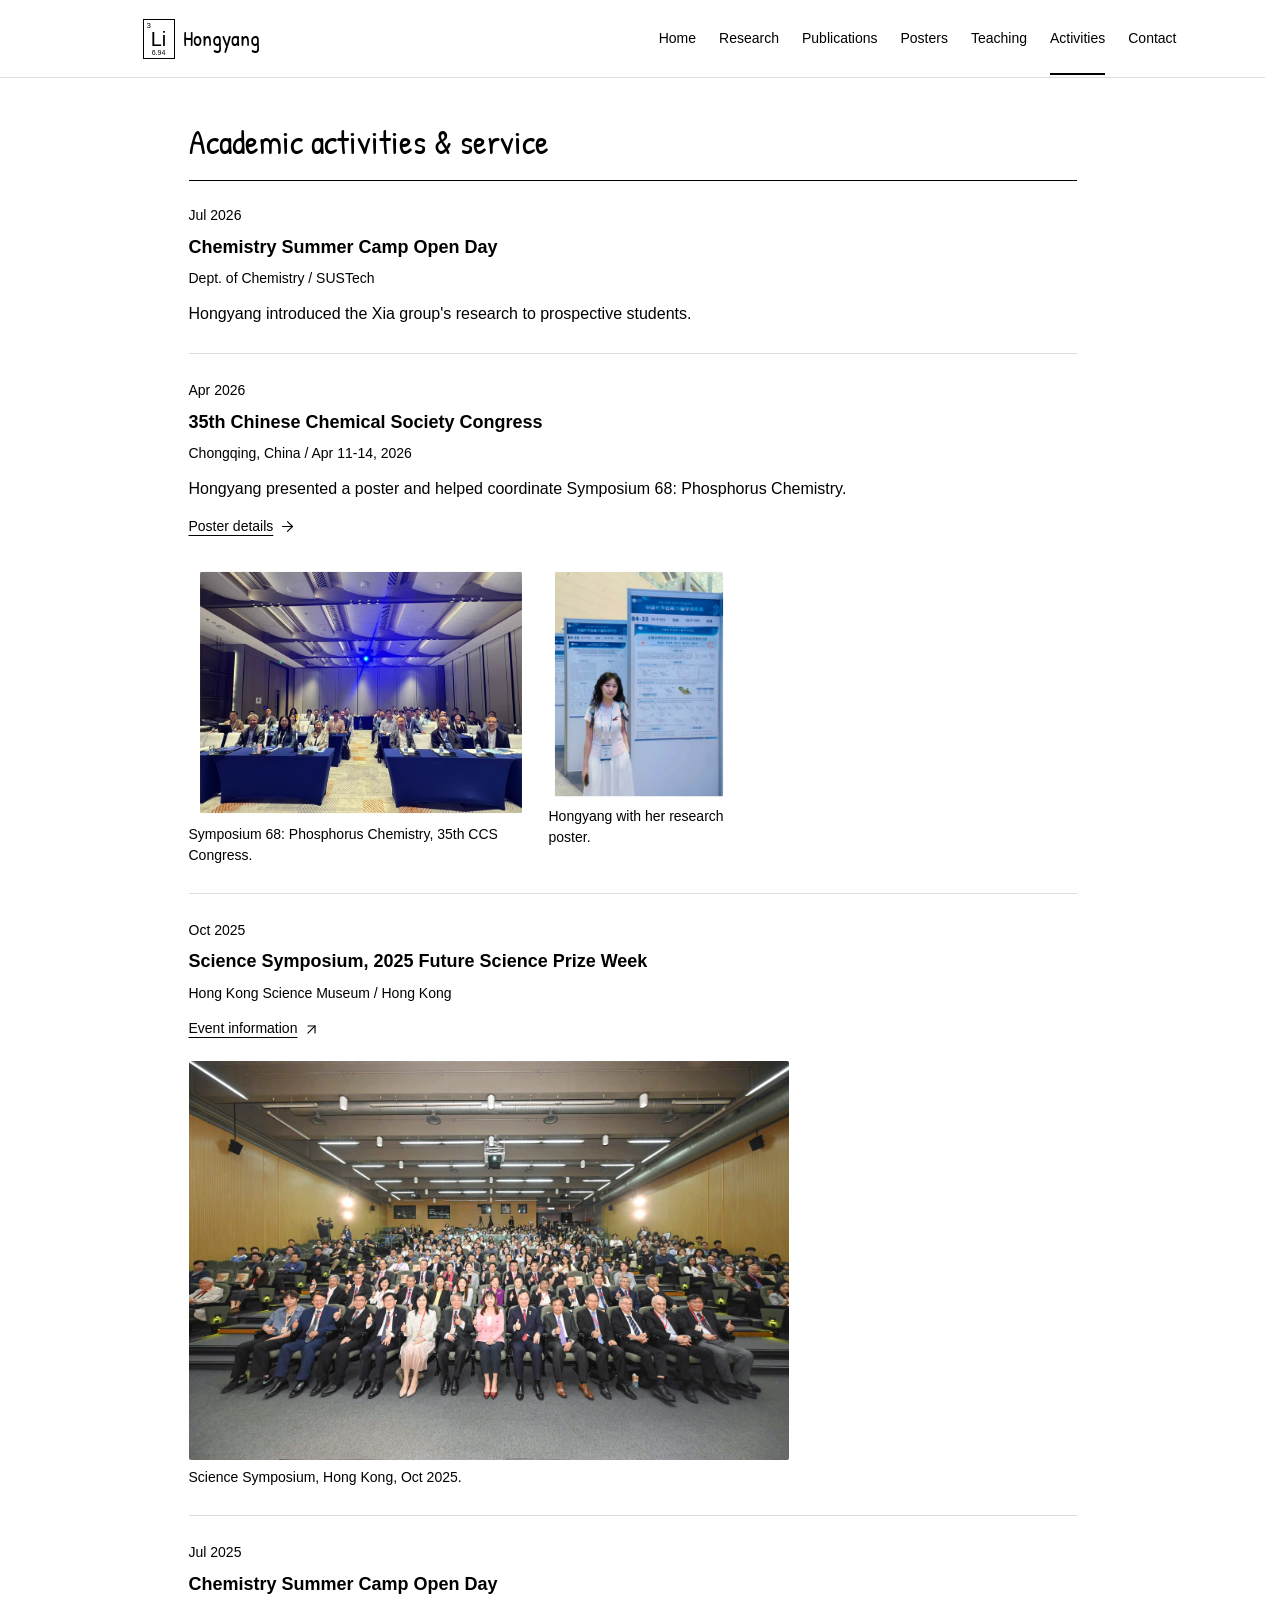
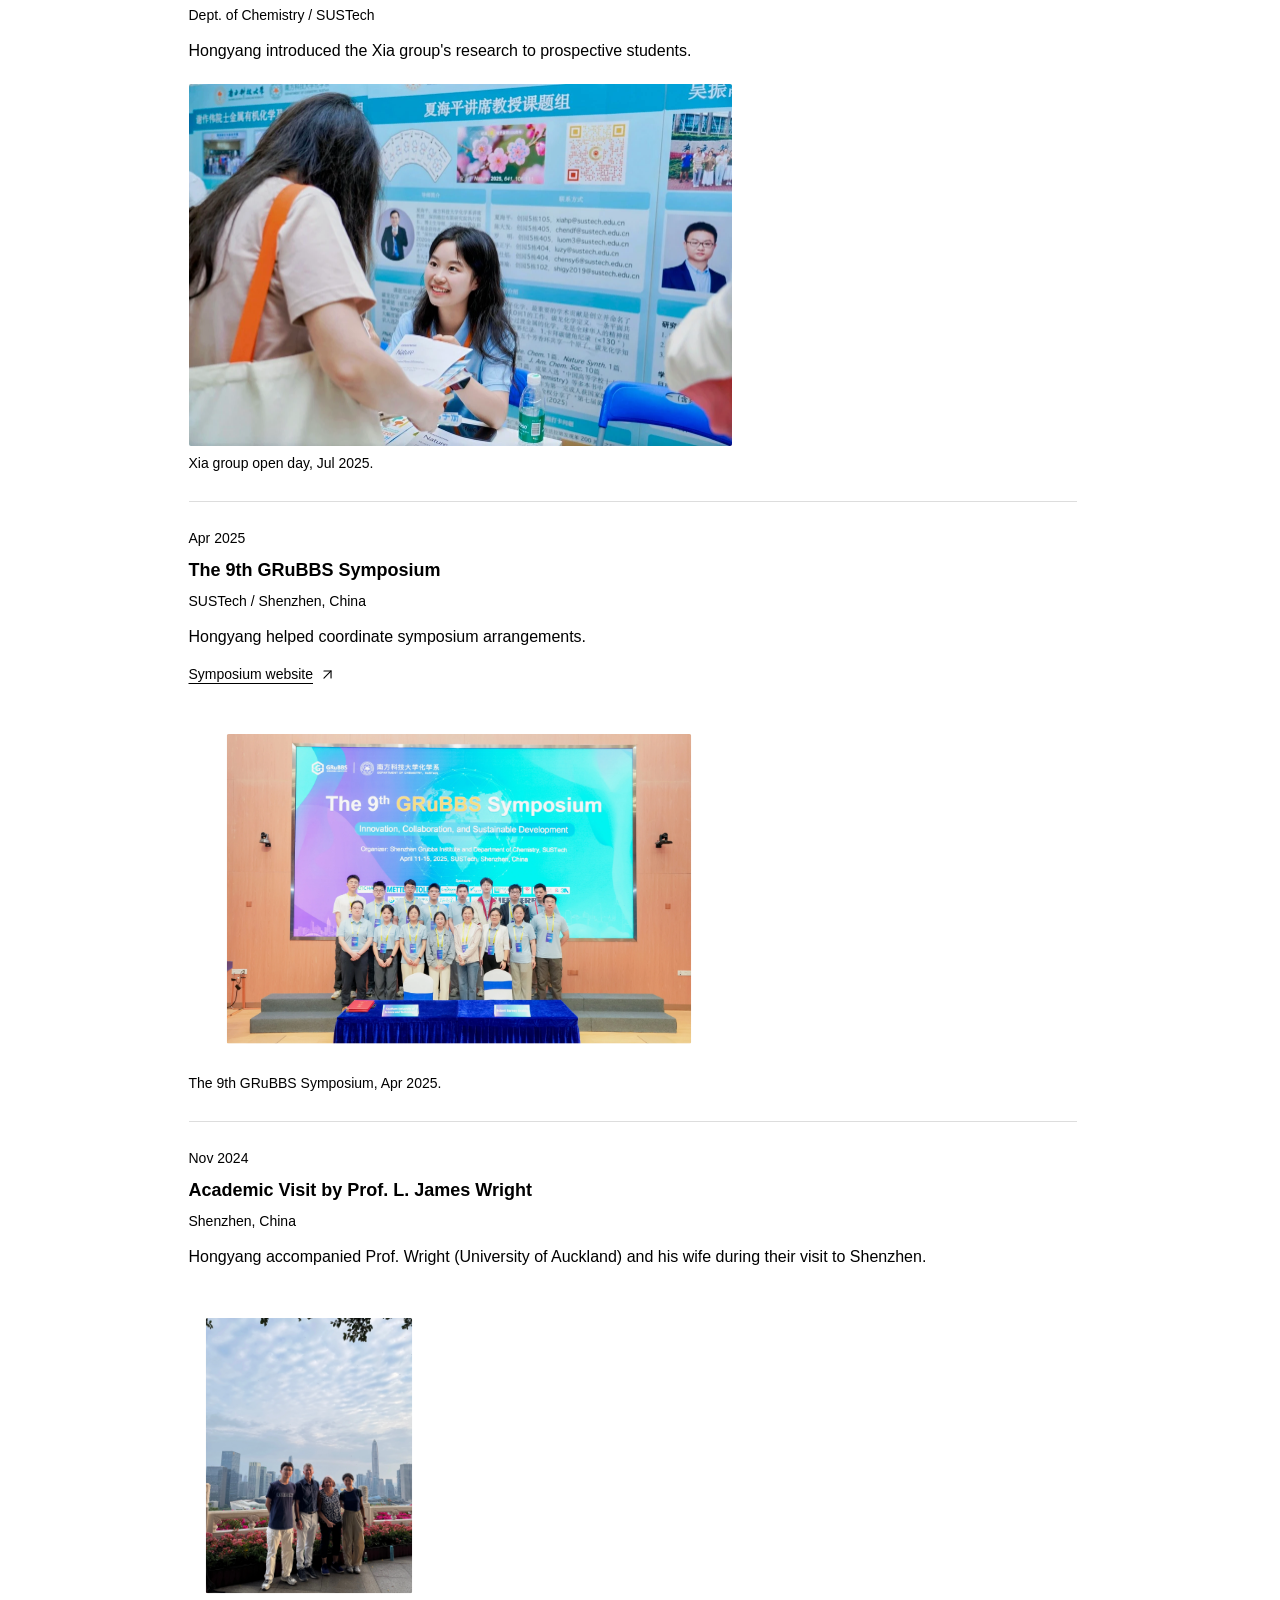
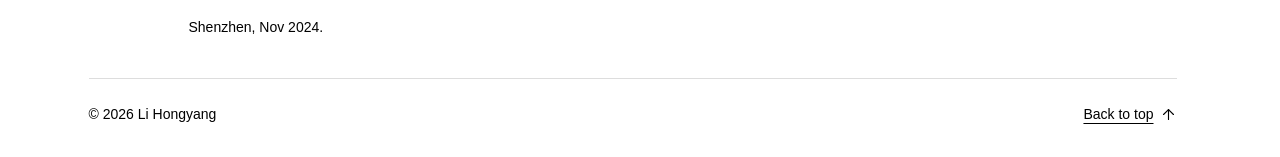
==== commit 70fd4eef: "Show Phosphorus Chemistry symposium photo" ====
--- a/activities.html
+++ b/activities.html
@@ -72,12 +72,20 @@
           <p class="affiliation">Chongqing, China / Apr 11-14, 2026</p>
           <p>Hongyang presented a poster and helped coordinate Symposium 68: Phosphorus Chemistry.</p>
           <a class="text-link" href="posters.html#posters">Poster details <i data-lucide="arrow-right" aria-hidden="true"></i></a>
-          <figure class="activity-photo activity-photo--portrait" style="--photo-width: 360px">
-            <button class="photo-trigger" type="button" aria-label="View poster presentation photo" aria-haspopup="dialog" aria-controls="photo-viewer" title="View photo">
-              <img src="assets/ccs-poster-2026-selected.webp" alt="Li Hongyang beside her research poster at the 35th CCS Congress" width="360" height="480" loading="lazy" decoding="async">
-            </button>
-            <figcaption>Hongyang with her research poster.</figcaption>
-          </figure>
+          <div class="activity-gallery">
+            <figure class="activity-photo" style="--photo-width: 1702px">
+              <button class="photo-trigger" type="button" aria-label="View Phosphorus Chemistry symposium photo" aria-haspopup="dialog" aria-controls="photo-viewer" title="View photo">
+                <img src="assets/ccs-phosphorus-symposium-2026.jpeg" alt="Participants at Symposium 68: Phosphorus Chemistry, 35th CCS Congress" width="1702" height="1276" loading="lazy" decoding="async">
+              </button>
+              <figcaption>Symposium 68: Phosphorus Chemistry, 35th CCS Congress.</figcaption>
+            </figure>
+            <figure class="activity-photo activity-photo--portrait" style="--photo-width: 360px">
+              <button class="photo-trigger" type="button" aria-label="View poster presentation photo" aria-haspopup="dialog" aria-controls="photo-viewer" title="View photo">
+                <img src="assets/ccs-poster-2026-selected.webp" alt="Li Hongyang beside her research poster at the 35th CCS Congress" width="360" height="480" loading="lazy" decoding="async">
+              </button>
+              <figcaption>Hongyang with her research poster.</figcaption>
+            </figure>
+          </div>
         </article>
         <article id="future-science-prize-2025" class="activity-entry">
           <div class="entry-meta"><time datetime="2025-10">Oct 2025</time></div>
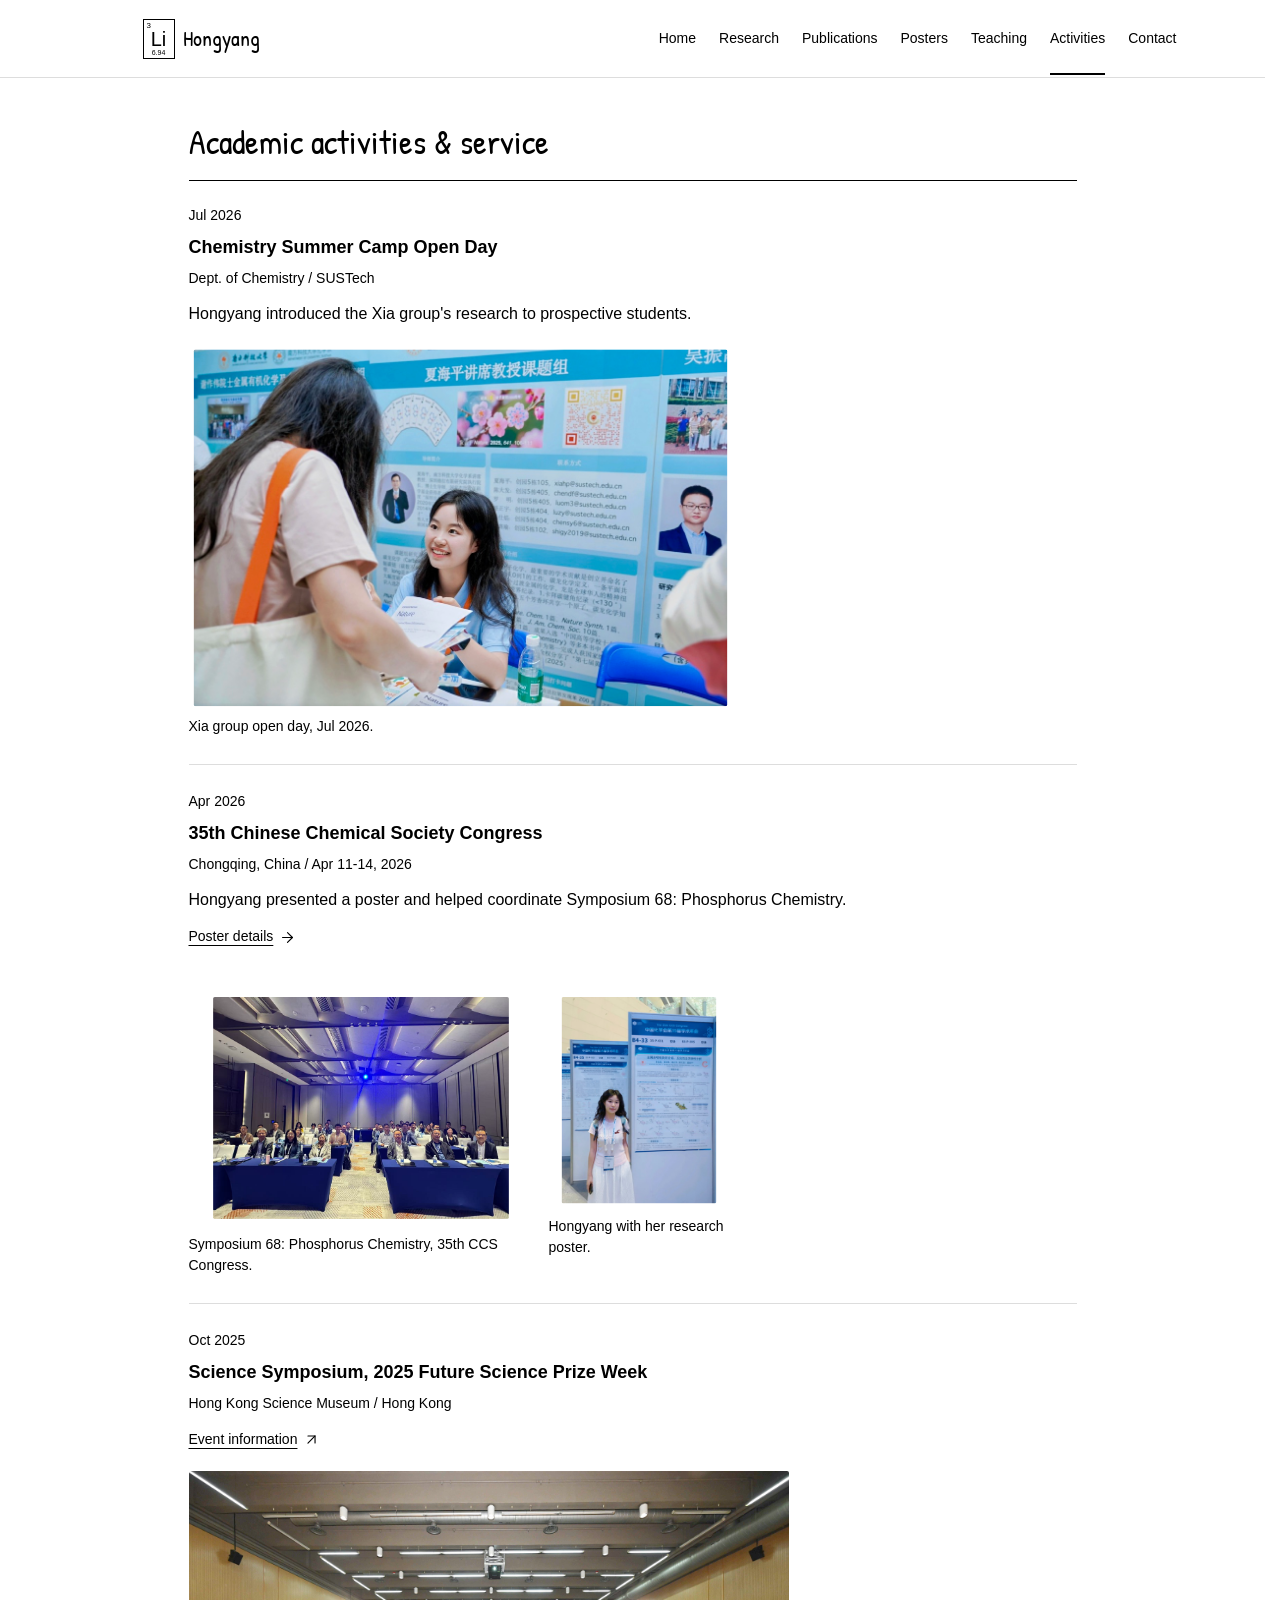
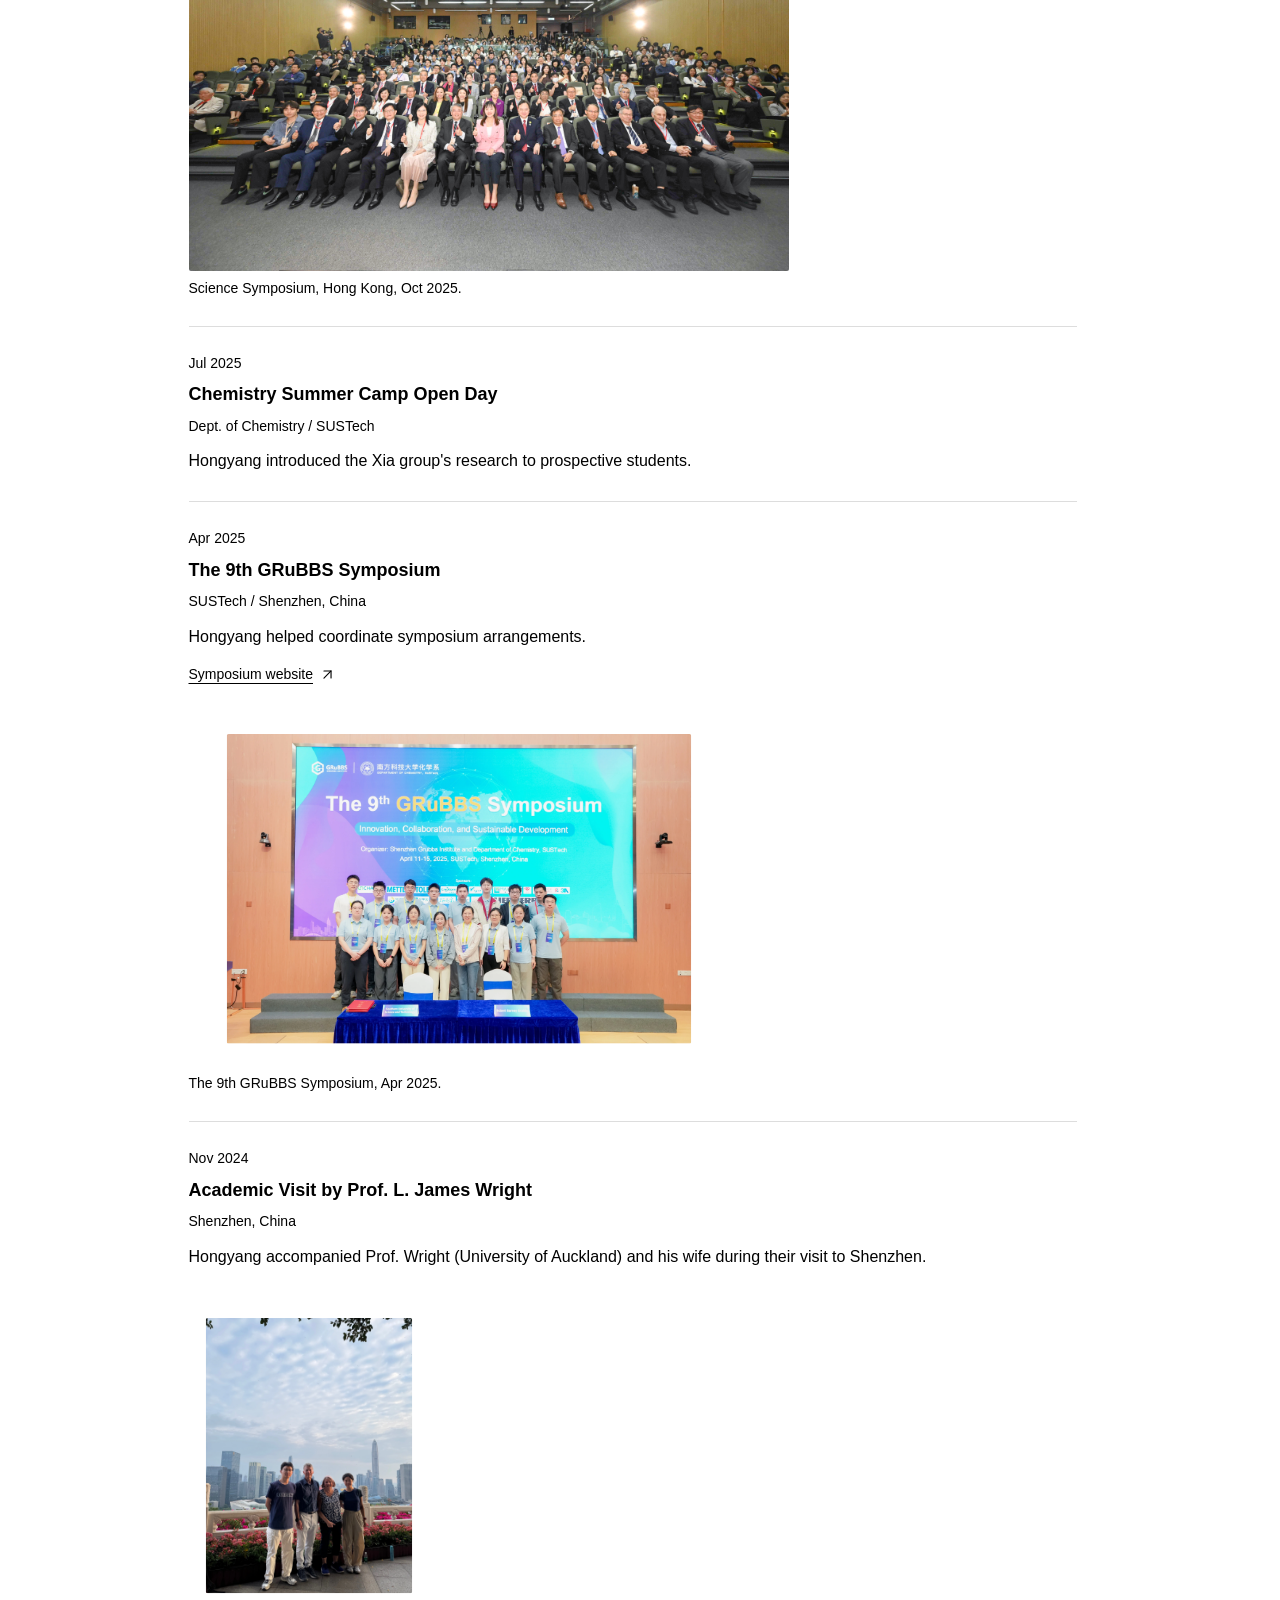
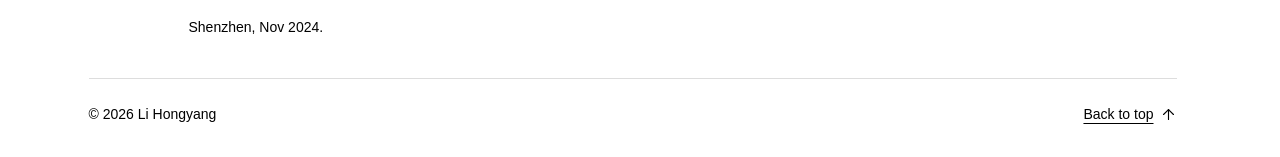
==== commit 66dc430c: "Move summer camp photo to the 2026 Open Day entry" ====
--- a/activities.html
+++ b/activities.html
@@ -10,7 +10,7 @@
   <meta property="og:title" content="Li Hongyang | Activities">
   <meta property="og:description" content="Organic and organometallic synthesis. Exploring molecular structure, reactivity, and functional materials.">
   <meta property="og:type" content="website">
-  <link rel="icon" type="image/png" href="assets/sun-favicon.png">
+  <link rel="icon" type="image/png" href="assets/sun-favicon-round.png">
   <link rel="stylesheet" href="styles.css">
   <script src="assets/lucide.min.js" defer></script>
   <script src="script.js" defer></script>
@@ -65,6 +65,12 @@
           <h3>Chemistry Summer Camp Open Day</h3>
           <p class="affiliation">Dept. of Chemistry / SUSTech</p>
           <p>Hongyang introduced the Xia group's research to prospective students.</p>
+          <figure class="activity-photo activity-photo--wide" style="--photo-width: 1086px">
+            <button class="photo-trigger" type="button" aria-label="View 2026 summer camp photo" aria-haspopup="dialog" aria-controls="photo-viewer" title="View photo">
+              <img src="assets/chemistry-open-day-2026.jpeg" alt="Introducing the Xia research group to a visiting student at the 2026 SUSTech Chemistry Summer Camp Open Day" width="1086" height="725" loading="lazy" decoding="async">
+            </button>
+            <figcaption>Xia group open day, Jul 2026.</figcaption>
+          </figure>
         </article>
         <article id="ccs-congress-2026" class="activity-entry">
           <div class="entry-meta"><time datetime="2026-04">Apr 2026</time></div>
@@ -104,12 +110,6 @@
           <h3>Chemistry Summer Camp Open Day</h3>
           <p class="affiliation">Dept. of Chemistry / SUSTech</p>
           <p>Hongyang introduced the Xia group's research to prospective students.</p>
-          <figure class="activity-photo activity-photo--wide" style="--photo-width: 1086px">
-            <button class="photo-trigger" type="button" aria-label="View summer camp photo" aria-haspopup="dialog" aria-controls="photo-viewer" title="View photo">
-              <img src="assets/chemistry-open-day-2025.webp" alt="Introducing the Xia research group to a visiting student at the 2025 SUSTech Chemistry Summer Camp Open Day" width="1086" height="725" loading="lazy" decoding="async">
-            </button>
-              <figcaption>Xia group open day, Jul 2025.</figcaption>
-          </figure>
         </article>
         <article id="grubbs-symposium-2025" class="activity-entry">
           <div class="entry-meta"><time datetime="2025-04">Apr 2025</time></div>
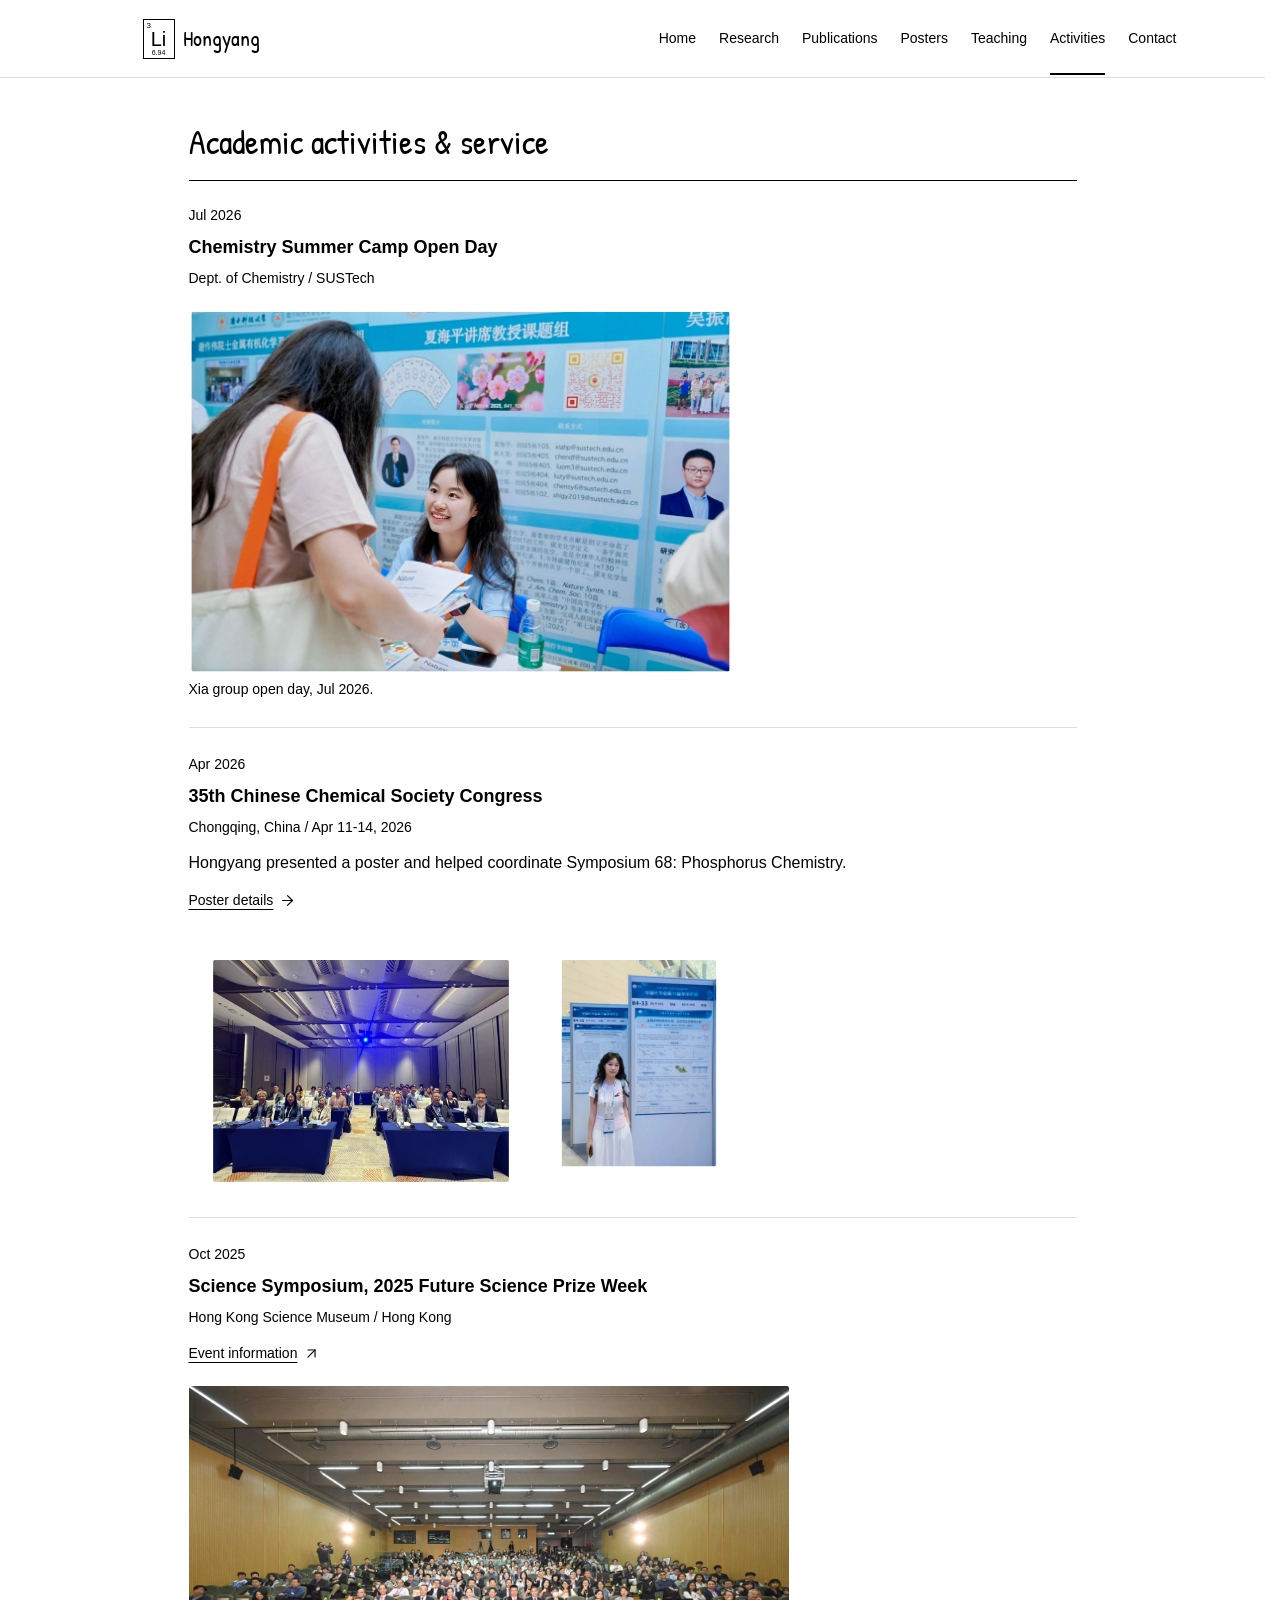
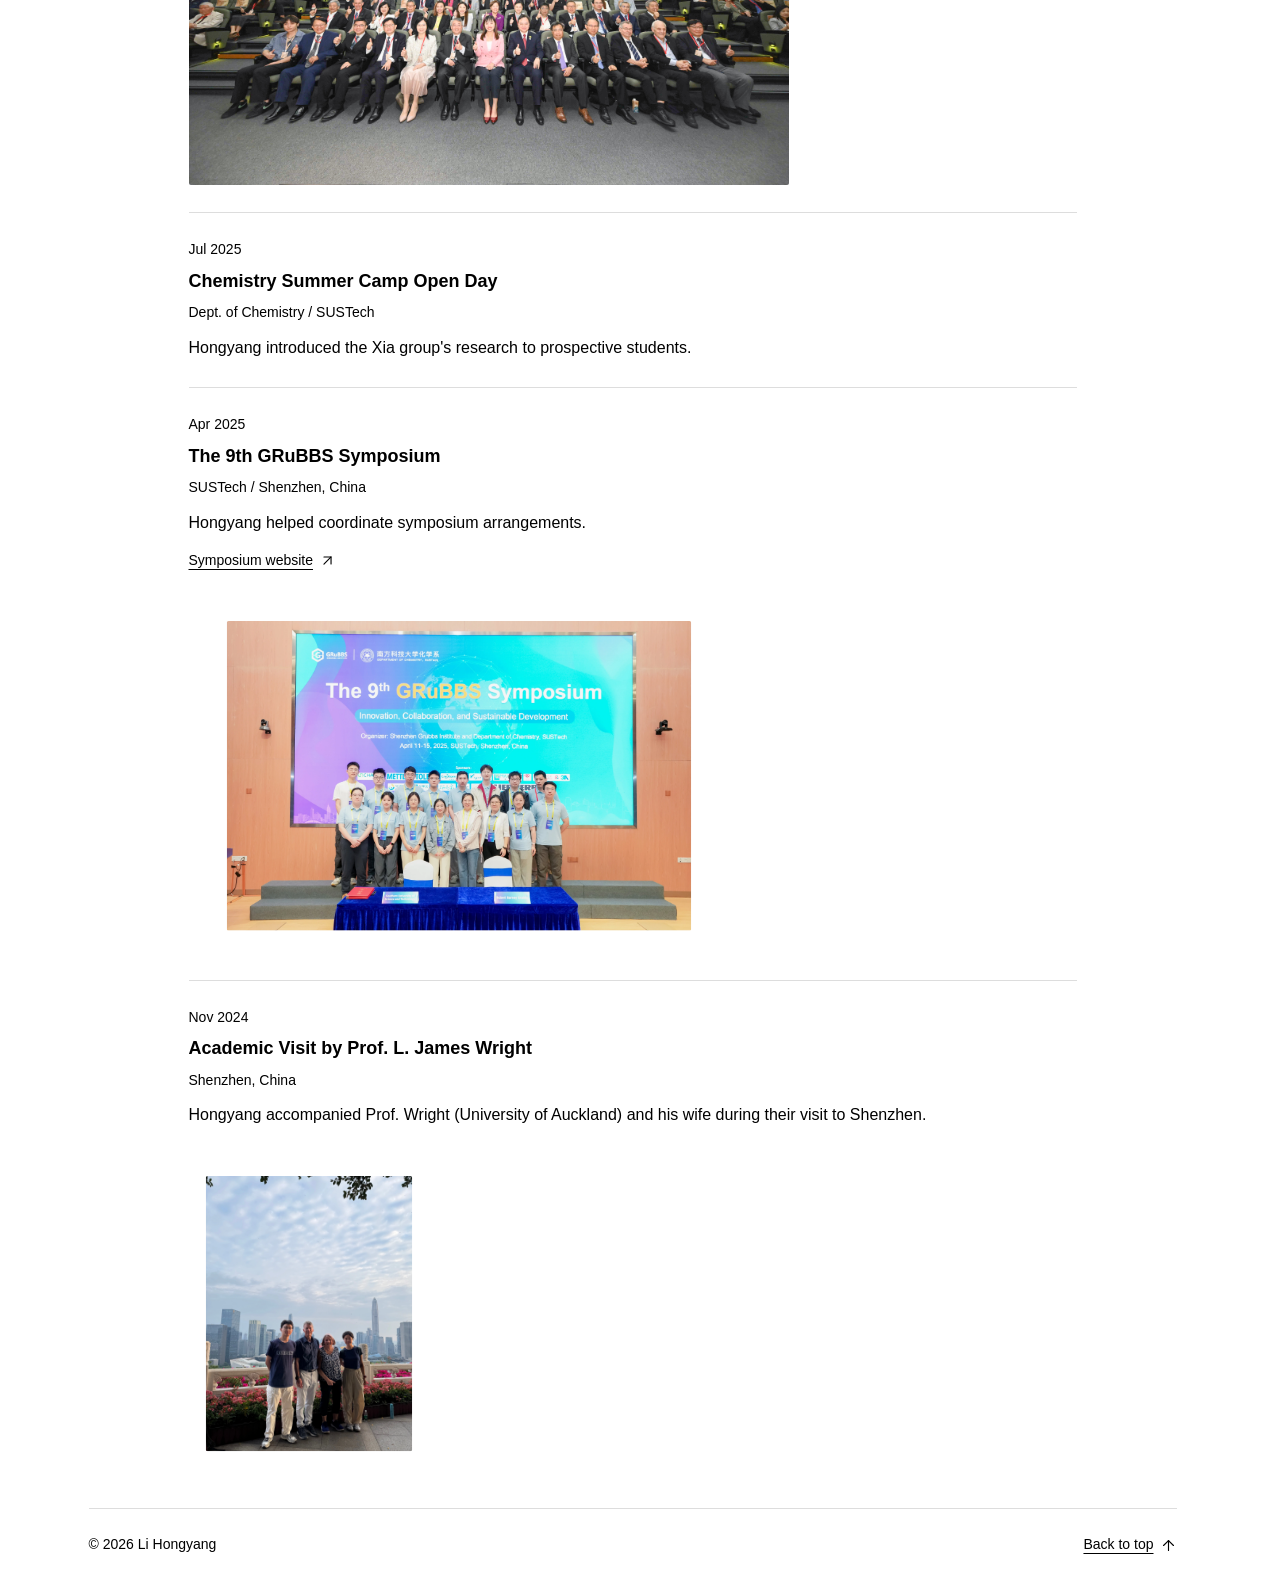
==== commit 38011dbb: "Remove selected activity text and photo captions" ====
--- a/activities.html
+++ b/activities.html
@@ -64,7 +64,6 @@
           <div class="entry-meta"><time datetime="2026-07">Jul 2026</time></div>
           <h3>Chemistry Summer Camp Open Day</h3>
           <p class="affiliation">Dept. of Chemistry / SUSTech</p>
-          <p>Hongyang introduced the Xia group's research to prospective students.</p>
           <figure class="activity-photo activity-photo--wide" style="--photo-width: 1086px">
             <button class="photo-trigger" type="button" aria-label="View 2026 summer camp photo" aria-haspopup="dialog" aria-controls="photo-viewer" title="View photo">
               <img src="assets/chemistry-open-day-2026.jpeg" alt="Introducing the Xia research group to a visiting student at the 2026 SUSTech Chemistry Summer Camp Open Day" width="1086" height="725" loading="lazy" decoding="async">
@@ -83,13 +82,11 @@
               <button class="photo-trigger" type="button" aria-label="View Phosphorus Chemistry symposium photo" aria-haspopup="dialog" aria-controls="photo-viewer" title="View photo">
                 <img src="assets/ccs-phosphorus-symposium-2026.jpeg" alt="Participants at Symposium 68: Phosphorus Chemistry, 35th CCS Congress" width="1702" height="1276" loading="lazy" decoding="async">
               </button>
-              <figcaption>Symposium 68: Phosphorus Chemistry, 35th CCS Congress.</figcaption>
             </figure>
             <figure class="activity-photo activity-photo--portrait" style="--photo-width: 360px">
               <button class="photo-trigger" type="button" aria-label="View poster presentation photo" aria-haspopup="dialog" aria-controls="photo-viewer" title="View photo">
                 <img src="assets/ccs-poster-2026-selected.webp" alt="Li Hongyang beside her research poster at the 35th CCS Congress" width="360" height="480" loading="lazy" decoding="async">
               </button>
-              <figcaption>Hongyang with her research poster.</figcaption>
             </figure>
           </div>
         </article>
@@ -102,7 +99,6 @@
             <button class="photo-trigger" type="button" aria-label="View Future Science Prize Week group photo" aria-haspopup="dialog" aria-controls="photo-viewer" title="View photo">
               <img src="assets/future-science-prize-2025.jpeg" alt="Group photograph at the 2025 Future Science Prize Week Science Symposium in Hong Kong" width="6048" height="4024" loading="lazy" decoding="async">
             </button>
-            <figcaption>Science Symposium, Hong Kong, Oct 2025.</figcaption>
           </figure>
         </article>
         <article id="chemistry-open-day-2025" class="activity-entry">
@@ -121,7 +117,6 @@
             <button class="photo-trigger" type="button" aria-label="View symposium group photo" aria-haspopup="dialog" aria-controls="photo-viewer" title="View photo">
               <img src="assets/grubbs-symposium-2025-large.webp" alt="Group photograph at the 9th GRuBBS Symposium at SUSTech" width="2560" height="1707" loading="lazy" decoding="async">
             </button>
-            <figcaption>The 9th GRuBBS Symposium, Apr 2025.</figcaption>
           </figure>
         </article>
         <article id="auckland-visit-2024" class="activity-entry">
@@ -133,7 +128,6 @@
             <button class="photo-trigger" type="button" aria-label="View academic visit photo" aria-haspopup="dialog" aria-controls="photo-viewer" title="View photo">
               <img src="assets/auckland-visit-2024-large.webp" alt="Group photograph during Prof. L. James Wright's visit to Shenzhen" width="1920" height="2560" loading="lazy" decoding="async">
             </button>
-            <figcaption>Shenzhen, Nov 2024.</figcaption>
           </figure>
         </article>
       </section>
